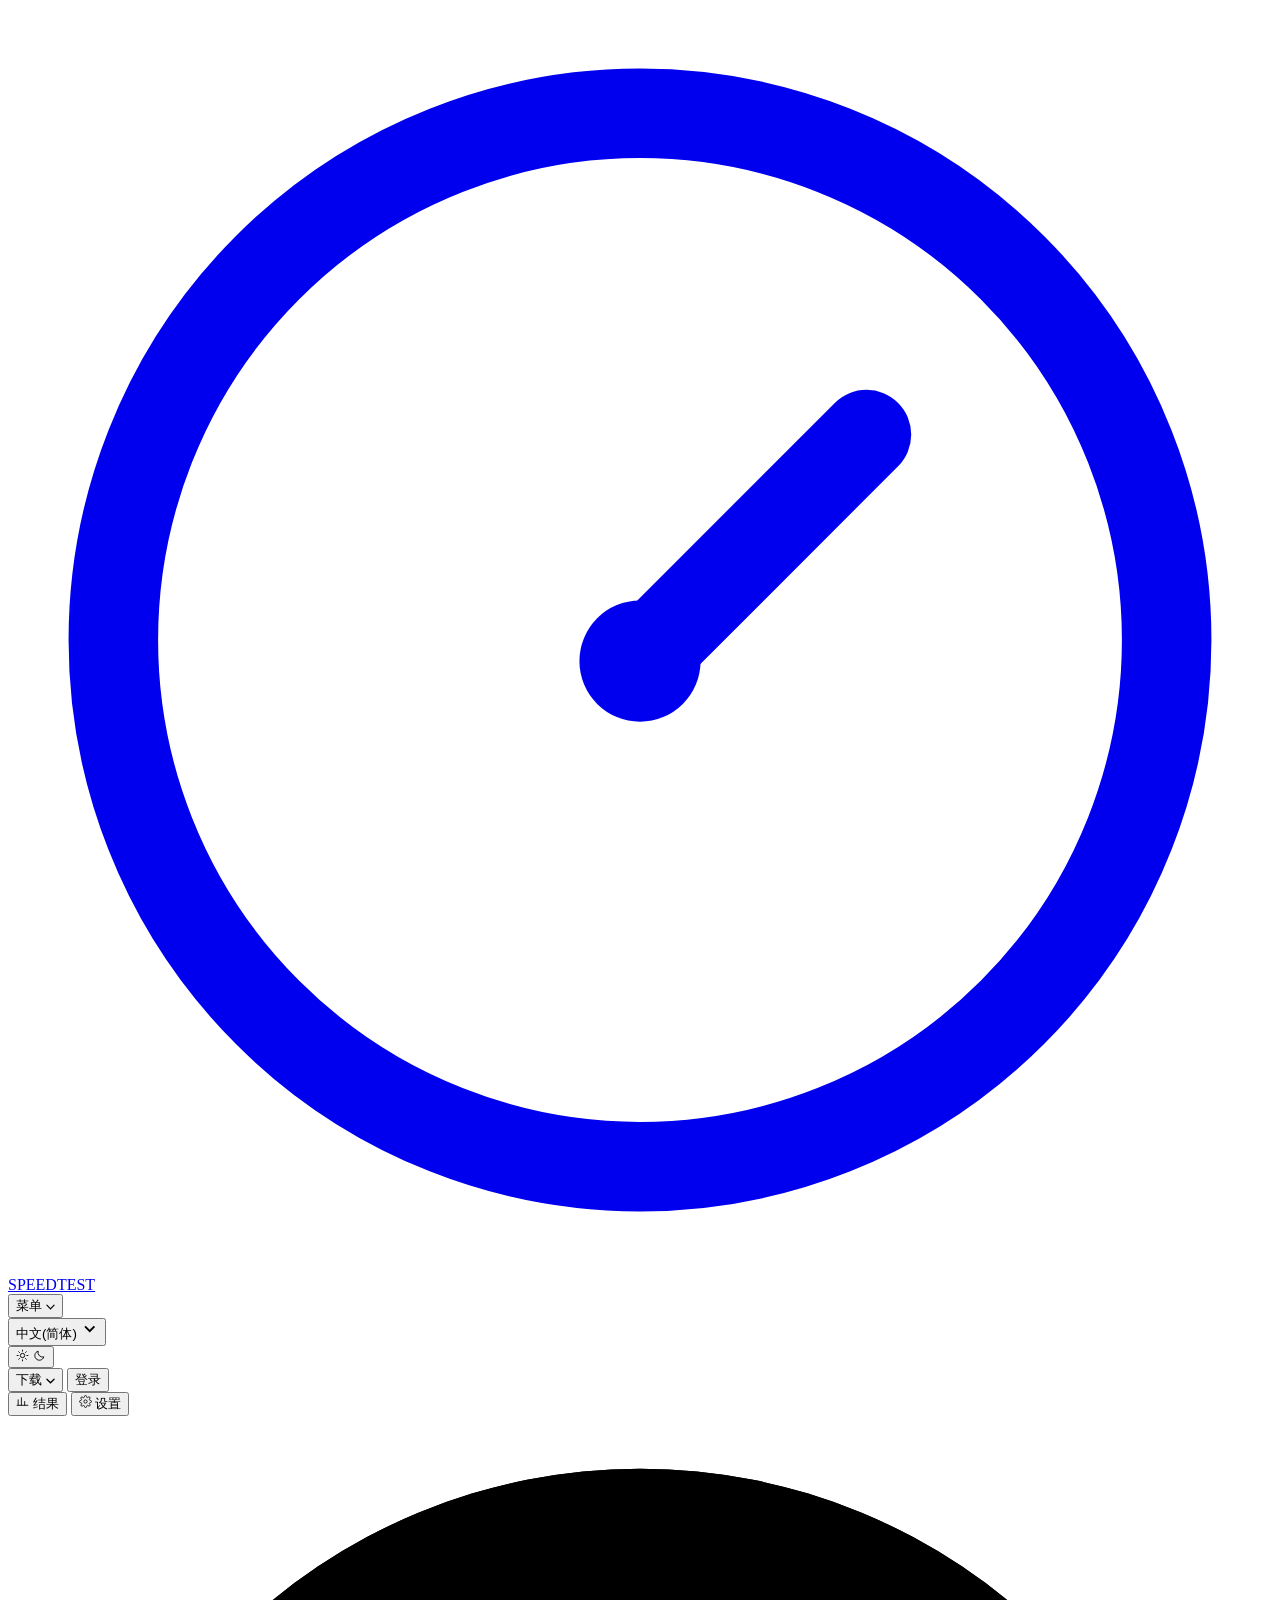
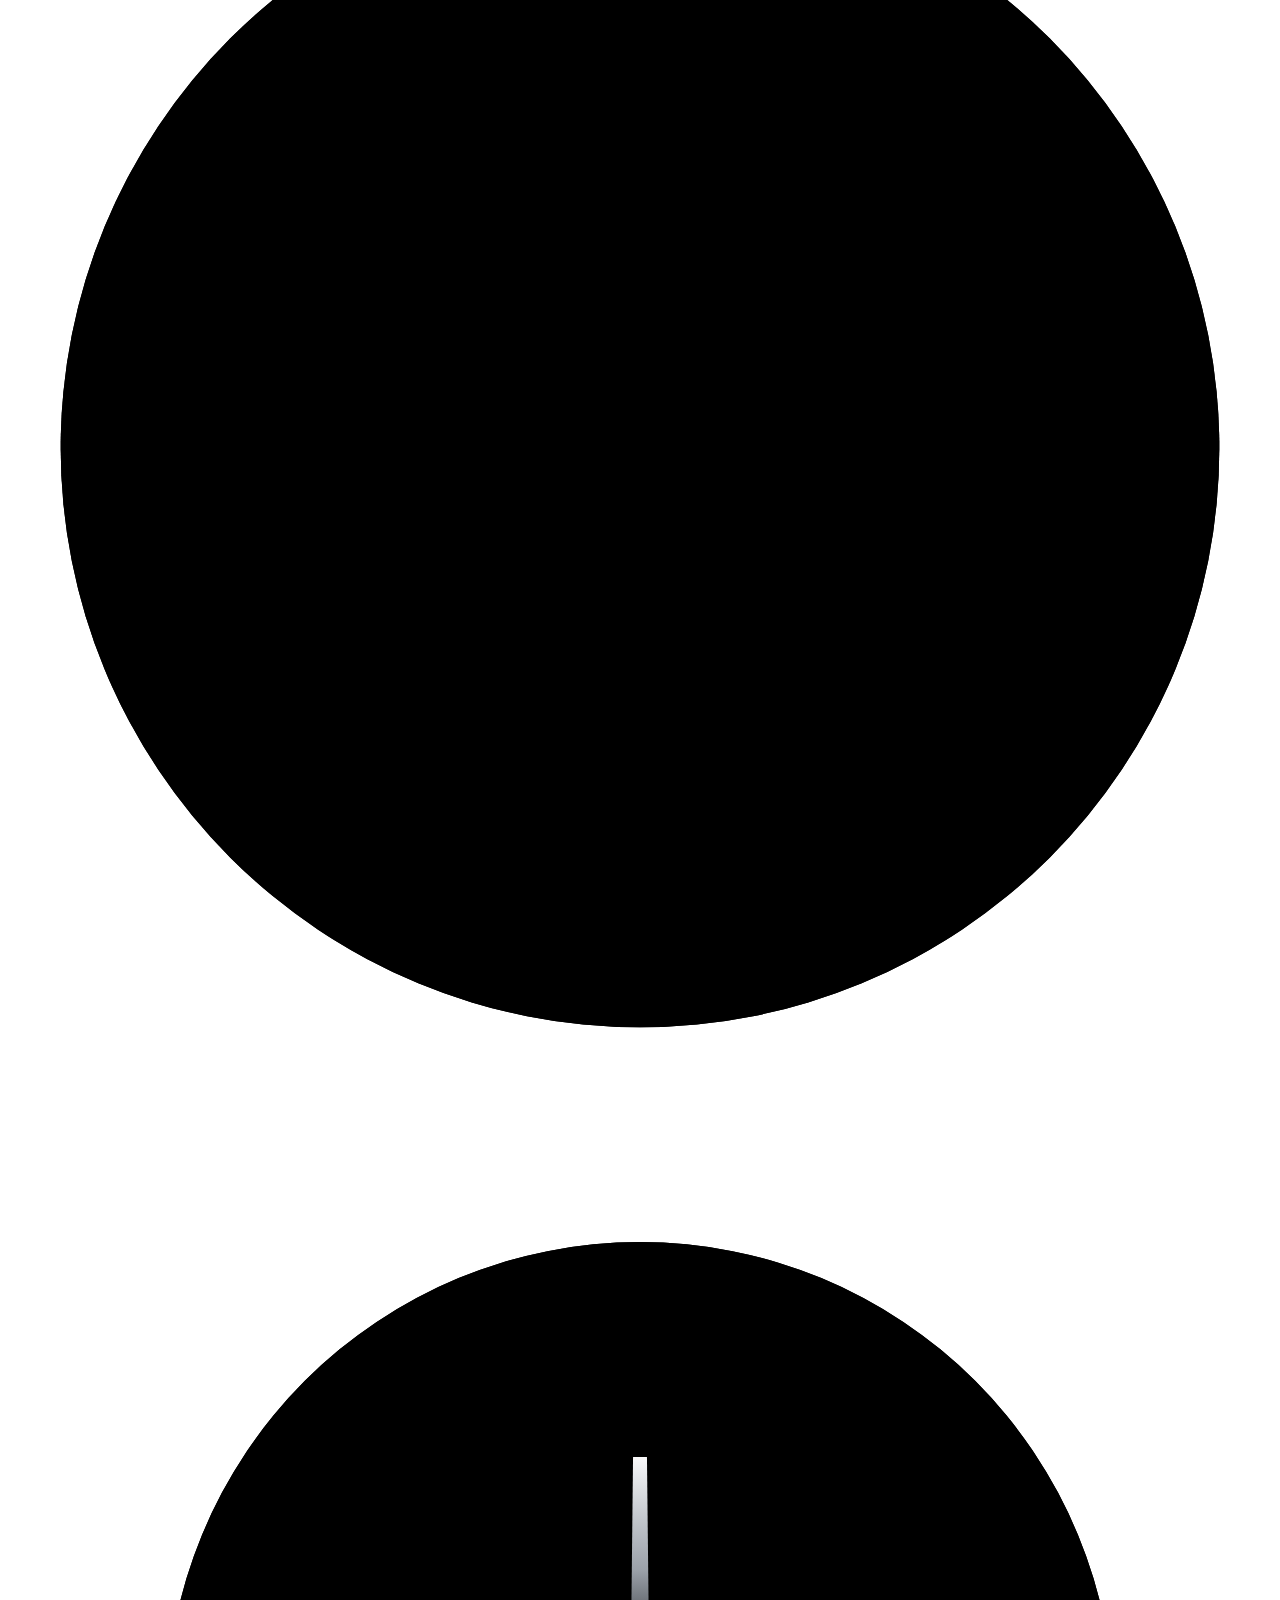
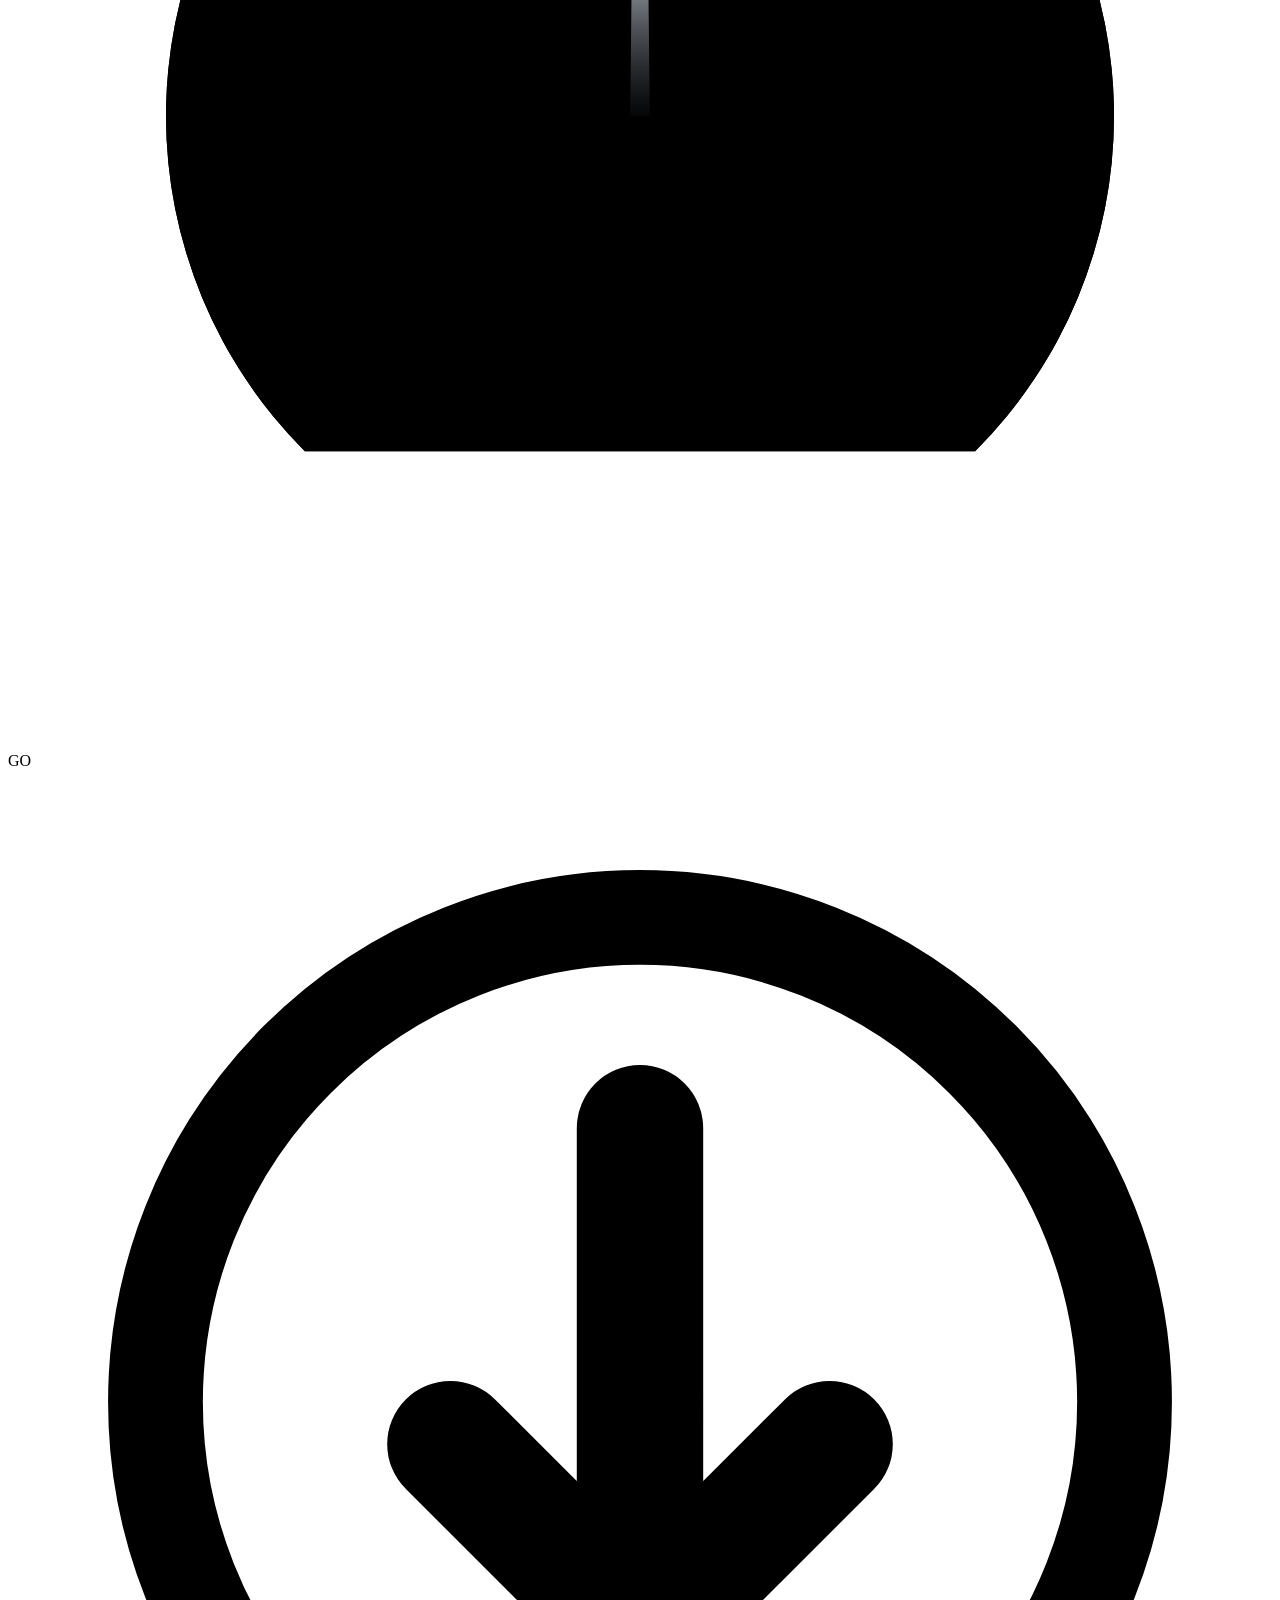
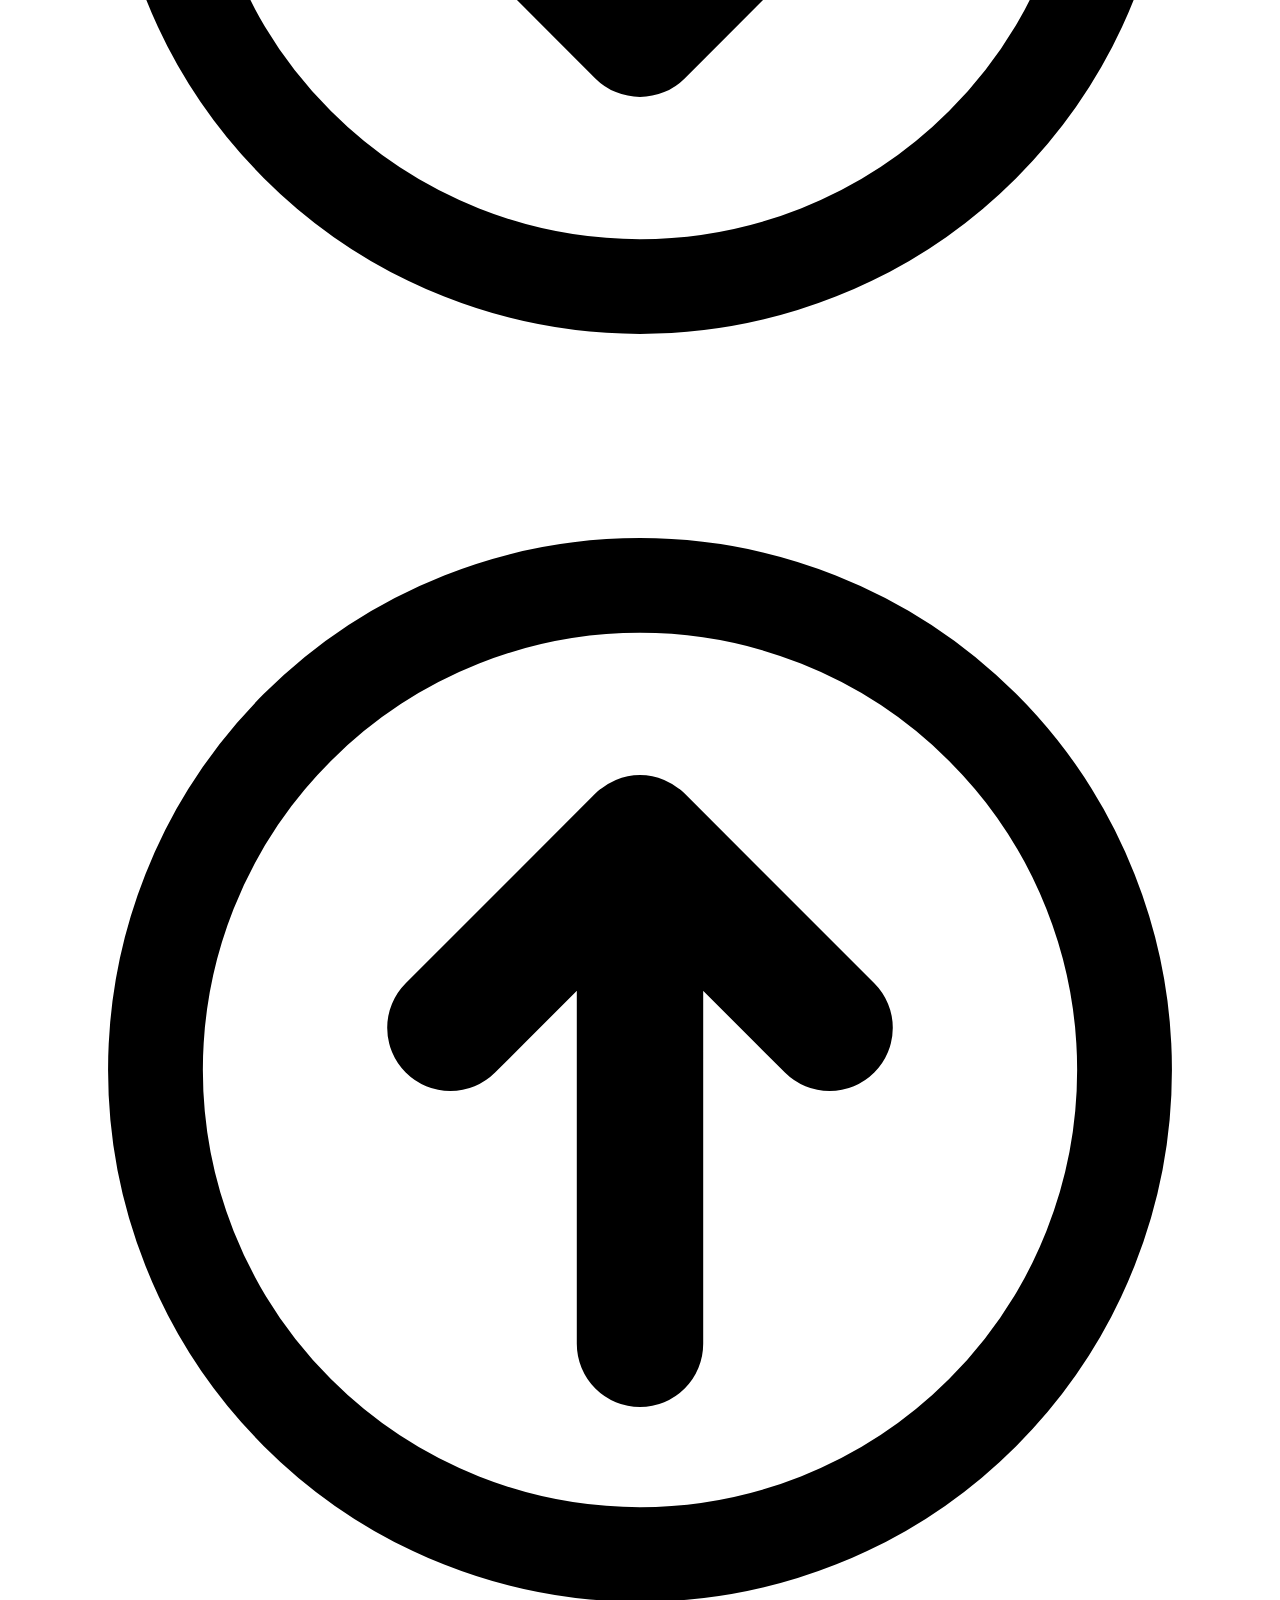
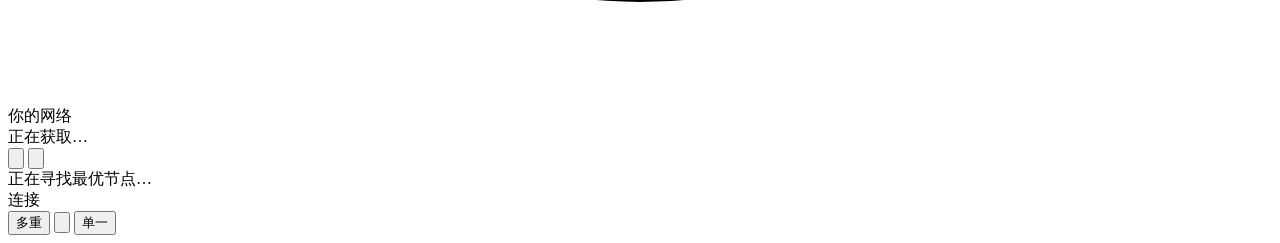
==== web/index.html @ 50a3b920 "feat: 前端对齐 speedtest.net 原版视觉 (v1.2.37) - 浅灰底 + 白色圆角卡片，测速中/结果态才显示卡片，初始 GO 无卡片 - 卡片底部青蓝渐变进度条，随测速阶段推进 " ====
<!DOCTYPE html>
<html lang="zh-CN" data-theme="light">
<head>
<meta charset="utf-8">
<meta name="viewport" content="width=device-width, initial-scale=1, viewport-fit=cover">
<meta name="theme-color" content="#f4f5f7">
<title>SpeedTest</title>
<link rel="icon" href="/favicon.svg" type="image/svg+xml">
<link rel="stylesheet" href="/style.css">
</head>
<body>

<header class="site-header">
  <div class="header-inner">
    <a class="logo" href="/">
      <svg class="logo-mark" viewBox="0 0 24 24" fill="none" aria-hidden="true">
        <circle cx="12" cy="12" r="10" stroke="currentColor" stroke-width="1.7"/>
        <path d="M7.2 15.3a6.4 6.4 0 1 1 9.6 0" stroke="var(--cyan)" stroke-width="1.7" stroke-linecap="round"/>
        <path d="M12 12.4 16.3 8.1" stroke="currentColor" stroke-width="1.7" stroke-linecap="round"/>
        <circle cx="12" cy="12.4" r="1.15" fill="currentColor"/>
      </svg>
      <span class="logo-text" id="siteName">SPEEDTEST</span>
    </a>

    <div class="menu-wrap">
      <button class="hbtn" id="menuBtn" type="button">
        <span data-i18n="menu">菜单</span>
        <svg viewBox="0 0 10 6" width="9" height="6" aria-hidden="true"><path d="M1 1l4 4 4-4" fill="none" stroke="currentColor" stroke-width="1.3" stroke-linecap="round"/></svg>
      </button>
      <div class="menu-panel" id="menuPanel" hidden>
        <button type="button" data-act="results" data-i18n="results">结果</button>
        <button type="button" data-act="settings" data-i18n="settings">设置</button>
        <!-- 摆设：后台入口只在隐藏路径上，首页不放任何真实链接 -->
        <button type="button" data-fake-admin data-i18n="admin">管理后台</button>
      </div>
    </div>

    <!-- 语言切换：文字 + 箭头，点击展开，与 speedtest.net 一致 -->
    <div class="lang-wrap">
      <button class="lang-btn" id="langBtn" type="button" aria-haspopup="true" aria-expanded="false" aria-label="Languages menu" data-i18n-aria="languagesMenu">
        <span id="langLabel">中文(简体)</span>
        <svg class="lang-caret" viewBox="0 0 19 19" width="17" height="17" fill="currentColor" aria-hidden="true">
          <path fill-rule="evenodd" d="m5.25 5.335 4.5 4.5 4.5-4.5 1.5 1.5-6 6-6-6z" clip-rule="evenodd"/>
        </svg>
      </button>
      <div class="lang-panel" id="langPanel" role="menu" hidden>
        <div class="lang-title" data-i18n="langTitle">语言</div>
        <button type="button" data-lang="zh" role="menuitem">中文(简体)</button>
        <button type="button" data-lang="en" role="menuitem">English</button>
      </div>
    </div>

    <button class="theme-btn" id="themeBtn" type="button" aria-label="切换主题" data-i18n-aria="toggleTheme">
      <svg class="i-sun" viewBox="0 0 24 24" width="13" height="13" fill="none" stroke="currentColor" stroke-width="1.7"><circle cx="12" cy="12" r="4"/><path d="M12 2v2M12 20v2M2 12h2M20 12h2M5 5l1.5 1.5M17.5 17.5L19 19M19 5l-1.5 1.5M6.5 17.5L5 19" stroke-linecap="round"/></svg>
      <svg class="i-moon" viewBox="0 0 24 24" width="13" height="13" fill="none" stroke="currentColor" stroke-width="1.7"><path d="M20 14.5A8.5 8.5 0 0 1 9.5 4a8.5 8.5 0 1 0 10.5 10.5z" stroke-linejoin="round"/></svg>
    </button>

    <div class="header-right">
      <!-- 外观与原版一致：Download 下拉 + Sign In；均为摆设，不暴露后台入口 -->
      <button class="pill-btn pill-download" type="button" data-fake-admin>
        <span data-i18n="downloadApp">下载</span>
        <svg viewBox="0 0 10 6" width="9" height="6" aria-hidden="true"><path d="M1 1l4 4 4-4" fill="none" stroke="currentColor" stroke-width="1.4" stroke-linecap="round"/></svg>
      </button>
      <button class="pill-btn" type="button" data-fake-admin data-i18n="signIn">登录</button>
    </div>
  </div>
</header>
<div class="rainbow"></div>

<main class="main">
  <div class="stage">
  <div class="stage-inner">

  <div class="toolbar">
    <button class="tiny-btn" id="resultsBtn" type="button">
      <svg viewBox="0 0 24 24" width="13" height="13" fill="none" stroke="currentColor" stroke-width="1.6"><path d="M4 19V9M10 19V5M16 19v-7M22 19H2" stroke-linecap="round"/></svg>
      <span data-i18n="results">结果</span>
    </button>
    <button class="tiny-btn" id="settingsBtn" type="button">
      <svg viewBox="0 0 24 24" width="13" height="13" fill="none" stroke="currentColor" stroke-width="1.6"><circle cx="12" cy="12" r="3"/><path d="M19.4 15a1.6 1.6 0 0 0 .3 1.8l.1.1a2 2 0 1 1-2.8 2.8l-.1-.1a1.6 1.6 0 0 0-1.8-.3 1.6 1.6 0 0 0-1 1.5V21a2 2 0 1 1-4 0v-.1a1.6 1.6 0 0 0-1-1.5 1.6 1.6 0 0 0-1.8.3l-.1.1a2 2 0 1 1-2.8-2.8l.1-.1a1.6 1.6 0 0 0 .3-1.8 1.6 1.6 0 0 0-1.5-1H3a2 2 0 1 1 0-4h.1a1.6 1.6 0 0 0 1.5-1 1.6 1.6 0 0 0-.3-1.8l-.1-.1a2 2 0 1 1 2.8-2.8l.1.1a1.6 1.6 0 0 0 1.8.3H9a1.6 1.6 0 0 0 1-1.5V3a2 2 0 1 1 4 0v.1a1.6 1.6 0 0 0 1 1.5 1.6 1.6 0 0 0 1.8-.3l.1-.1a2 2 0 1 1 2.8 2.8l-.1.1a1.6 1.6 0 0 0-.3 1.8V9a1.6 1.6 0 0 0 1.5 1H21a2 2 0 1 1 0 4h-.1a1.6 1.6 0 0 0-1.5 1z"/></svg>
      <span data-i18n="settings">设置</span>
    </button>
  </div>

  <div class="speed-card" id="speedCard">

  <!-- 测速中的下载 / 上传（图标与原版一致：青绿圆圈下箭头 / 紫色圆圈上箭头） -->
  <div class="metric-top" id="metricTop" hidden>
    <div class="mt-item">
      <div class="mt-label">
        <svg class="mico dl" viewBox="0 0 24 24" width="16" height="16" fill="none" stroke="currentColor" stroke-linecap="round" stroke-linejoin="round" aria-hidden="true">
          <circle cx="12" cy="12" r="9.4" stroke-width="1.5"/>
          <path d="M12 7.4v8.9M8.8 13 12 16.2 15.2 13" stroke-width="2.1"/>
        </svg>
        <span data-i18n="download">下载</span> <span class="mt-unit">Mbps</span>
      </div>
      <div class="mt-num" id="mtDown">--</div>
    </div>
    <div class="mt-item" id="mtUpItem">
      <div class="mt-label">
        <svg class="mico ul" viewBox="0 0 24 24" width="16" height="16" fill="none" stroke="currentColor" stroke-linecap="round" stroke-linejoin="round" aria-hidden="true">
          <circle cx="12" cy="12" r="9.4" stroke-width="1.5"/>
          <path d="M12 16.6V7.7M8.8 11 12 7.8 15.2 11" stroke-width="2.1"/>
        </svg>
        <span data-i18n="upload">上传</span> <span class="mt-unit">Mbps</span>
      </div>
      <div class="mt-num" id="mtUp">--</div>
    </div>
  </div>

  <div class="ping-row" id="pingRow" hidden>
    <span class="ping-cap">Ping <span>ms</span></span>
    <span class="ping-val" data-i18n-title="pingTip" title="延迟">
      <svg class="pico gold" viewBox="0 0 24 24" width="17" height="17" fill="none" stroke="currentColor" stroke-linecap="round" stroke-linejoin="round" aria-hidden="true">
        <circle cx="12" cy="12" r="9.3" stroke-width="1.6"/>
        <path d="M16.5 9.3H8.5l2.1-2.1M7.5 14.7h8l-2.1 2.1" stroke-width="1.9"/>
      </svg>
      <b id="pgPing">--</b>
    </span>
    <span class="ping-val" data-i18n-title="jitterTip" title="抖动">
      <svg class="pico teal" viewBox="0 0 24 24" width="17" height="17" fill="none" stroke="currentColor" stroke-linecap="round" stroke-linejoin="round" aria-hidden="true">
        <circle cx="12" cy="12" r="9.3" stroke-width="1.6"/>
        <path d="M12 7.3v9.1M8.8 13.2 12 16.4l3.2-3.2" stroke-width="2"/>
      </svg>
      <b id="pgJitter">--</b>
    </span>
    <span class="ping-val" data-i18n-title="lossTip" title="丢包">
      <svg class="pico violet" viewBox="0 0 24 24" width="17" height="17" fill="none" stroke="currentColor" stroke-linecap="round" stroke-linejoin="round" aria-hidden="true">
        <circle cx="12" cy="12" r="9.3" stroke-width="1.6"/>
        <path d="M12 16.7V7.6M8.8 10.8 12 7.6l3.2 3.2" stroke-width="2"/>
      </svg>
      <b id="pgLoss">--</b>
    </span>
  </div>

  <!-- 体验指标：浏览网页 / 游戏 / 视频 / 通话，图标与原版一致 -->
  <div class="exp-row" id="expRow" hidden>
    <div class="exp" data-exp="web" data-i18n-title="expWeb">
      <svg viewBox="0 0 24 24" fill="none" stroke="currentColor" stroke-width="1.15" stroke-linejoin="round" stroke-linecap="round">
        <rect x="2.4" y="4.9" width="19.2" height="14.2" rx="1.5"/>
        <circle cx="5.5" cy="7.9" r=".72" fill="currentColor" stroke="none"/>
        <circle cx="7.9" cy="7.9" r=".72" fill="currentColor" stroke="none"/>
        <circle cx="10.3" cy="7.9" r=".72" fill="currentColor" stroke="none"/>
        <path d="M5.2 10.6h13.6"/>
        <rect x="5.1" y="13.3" width="3.5" height="3.3" fill="currentColor" stroke="none"/>
        <path d="M11.3 12.1 18 15l-2.8.9-.9 2.8z" fill="currentColor" stroke="currentColor" stroke-width=".7"/>
      </svg>
      <div class="exp-dots"></div>
    </div>
    <div class="exp" data-exp="game" data-i18n-title="expGame">
      <svg viewBox="0 0 24 24" fill="none" stroke="currentColor" stroke-width="1.15" stroke-linejoin="round" stroke-linecap="round">
        <path d="M8.1 5.3h7.8c2.9 0 5.2 2.7 5.2 6.2 0 3.2-1.3 6-3.2 6-1.5 0-2.6-1.3-3.8-3H10c-1.2 1.7-2.3 3-3.8 3-1.9 0-3.2-2.8-3.2-6 0-3.5 2.3-6.2 5.1-6.2z"/>
        <path d="M7.6 10.2v3.2M6 11.8h3.2" stroke-width="2.4"/>
        <circle cx="16.3" cy="10.4" r=".72" fill="currentColor" stroke="none"/>
        <circle cx="18.1" cy="12" r=".72" fill="currentColor" stroke="none"/>
        <circle cx="16.3" cy="13.6" r=".72" fill="currentColor" stroke="none"/>
        <circle cx="14.5" cy="12" r=".72" fill="currentColor" stroke="none"/>
      </svg>
      <div class="exp-dots"></div>
    </div>
    <div class="exp" data-exp="video" data-i18n-title="expVideo">
      <svg viewBox="0 0 24 24" fill="none" stroke="currentColor" stroke-width="1.15" stroke-linejoin="round" stroke-linecap="round">
        <rect x="2.4" y="4.9" width="19.2" height="14.2" rx="1.5"/>
        <path d="M9.9 9.1 14.6 12l-4.7 2.9z" fill="currentColor" stroke="currentColor" stroke-width=".6"/>
        <path d="M6.3 15.8h10.4"/>
        <circle cx="5" cy="15.8" r=".75" fill="currentColor" stroke="none"/>
      </svg>
      <div class="exp-dots"></div>
    </div>
    <div class="exp" data-exp="call" data-i18n-title="expCall">
      <svg viewBox="0 0 24 24" fill="none" stroke="currentColor" stroke-width="1.15" stroke-linejoin="round" stroke-linecap="round">
        <rect x="2.4" y="5.1" width="19.2" height="13.8" rx="1.5"/>
        <circle cx="10.6" cy="10.5" r="2.9" fill="currentColor" stroke="none"/>
        <path d="M5.8 16.4c0-2.2 2.1-3.6 4.8-3.6s4.8 1.4 4.8 3.6z" fill="currentColor" stroke="none"/>
        <g opacity=".45">
          <rect x="15.5" y="6.6" width="5" height="4" rx=".4" fill="currentColor" stroke="none"/>
          <circle cx="18" cy="7.9" r=".72" fill="var(--bg)" stroke="none"/>
          <path d="M16.8 9.7c0-.6.5-1 1.2-1s1.2.4 1.2 1z" fill="var(--bg)" stroke="none"/>
        </g>
      </svg>
      <div class="exp-dots"></div>
    </div>
  </div>

  <div class="dial" id="dial" data-mode="multi" role="button" tabindex="0" aria-label="开始测速" data-i18n-aria="startTest">
    <svg class="dial-svg" viewBox="0 0 240 240" aria-hidden="true">
      <defs>
        <linearGradient id="ringGrad" gradientUnits="userSpaceOnUse" x1="12" y1="10" x2="230" y2="228">
          <stop offset="0%" stop-color="#2de5d1"/>
          <stop offset="100%" stop-color="#1fa4e9"/>
        </linearGradient>
      </defs>
      <circle class="dial-track" cx="120" cy="120" r="110"/>
      <circle class="dial-arc" id="arc" cx="120" cy="120" r="110" transform="rotate(-90 120 120)"/>
    </svg>

    <svg class="gauge-svg" viewBox="0 0 400 400" aria-hidden="true">
      <defs>
        <linearGradient id="gaugeGrad" gradientUnits="userSpaceOnUse" x1="94" y1="306" x2="306" y2="94">
          <stop offset="0%" stop-color="#1f5cff"/>
          <stop offset="42%" stop-color="#2b9fe0"/>
          <stop offset="100%" stop-color="#7cf6ff"/>
        </linearGradient>
        <linearGradient id="needleGrad" gradientUnits="userSpaceOnUse" x1="200" y1="200" x2="200" y2="116">
          <stop offset="0%" stop-color="#6f7885" stop-opacity="0.05"/>
          <stop offset="55%" stop-color="#cfd7e2" stop-opacity="0.75"/>
          <stop offset="100%" stop-color="#ffffff" stop-opacity="1"/>
        </linearGradient>
      </defs>
      <path class="gauge-track" d="M93.93 306.07 A150 150 0 1 1 306.07 306.07"/>
      <path class="gauge-arc" id="gaugeArc" d="M93.93 306.07 A150 150 0 1 1 306.07 306.07"/>
      <g class="gauge-ticks" id="gaugeTicks"></g>
      <g class="gauge-needle" id="gaugeNeedle">
        <polygon points="196.9,200 203.1,200 202.2,118 197.8,118" fill="url(#needleGrad)"/>
      </g>
    </svg>

    <div class="dial-center">
      <div class="dial-phase" id="phaseLabel"></div>
      <div class="dial-value" id="dialValue">GO</div>
      <div class="dial-unit">
        <svg class="du-ico du-dl" viewBox="0 0 24 24" fill="none" stroke="currentColor" stroke-linecap="round" stroke-linejoin="round" aria-hidden="true">
          <circle cx="12" cy="12" r="9.2" stroke-width="1.8"/>
          <path d="M12 6.8v9.4M8.4 12.8 12 16.4l3.6-3.6" stroke-width="2.4"/>
        </svg>
        <svg class="du-ico du-ul" viewBox="0 0 24 24" fill="none" stroke="currentColor" stroke-linecap="round" stroke-linejoin="round" aria-hidden="true">
          <circle cx="12" cy="12" r="9.2" stroke-width="1.8"/>
          <path d="M12 17.2V7.8M8.4 11.2 12 7.6l3.6 3.6" stroke-width="2.4"/>
        </svg>
        <span id="dialUnit"></span>
      </div>
    </div>
  </div>

  <div class="result-bar" id="resultBar" hidden>
    <span class="rb-label" data-i18n="resultId">结果 ID</span>
    <b class="rb-id" id="resultId">--</b>
    <button class="rb-btn" id="copyResult" type="button" data-i18n="copyLink">复制链接</button>
    <a class="rb-btn" id="openResult" href="/" data-i18n="viewReport">查看报告</a>
  </div>

  <!-- 访客网络 · 功能区 · 测速节点，中间两颗圆形按钮与 speedtest.net 一致 -->
  <div class="conn-row">
    <div class="conn-side conn-client">
      <div class="cb-title"><span id="ispName" data-i18n="yourNetwork">你的网络</span><span class="asn-tag" id="asnTag" hidden></span></div>
      <div class="cb-sub" id="ipText" data-i18n="detecting">正在获取…</div>
    </div>

    <div class="conn-icons">
      <button class="ico" id="clientIco" type="button" aria-label="你的网络" data-i18n-aria="yourNetwork">
        <svg viewBox="0 0 24 24" fill="none" stroke="currentColor" stroke-width="1.4" stroke-linecap="round">
          <circle cx="12" cy="8.1" r="3.5"/>
          <path d="M5.5 19.6c0-3.3 2.9-5.6 6.5-5.6s6.5 2.3 6.5 5.6"/>
        </svg>
      </button>
      <button class="ico" id="serverItem" type="button" aria-label="选择测速节点" data-i18n-aria="selectServer">
        <svg viewBox="0 0 24 24" fill="none" stroke="currentColor" stroke-width="1.3" stroke-linejoin="round" stroke-linecap="round">
          <rect x="8.1" y="6.3" width="7.8" height="5.6" rx="1.1"/>
          <path d="M10 9.1h4"/>
          <rect x="3.4" y="12.1" width="7.8" height="5.6" rx="1.1"/>
          <path d="M5.3 14.9h4"/>
          <rect x="12.8" y="12.1" width="7.8" height="5.6" rx="1.1"/>
          <path d="M14.7 14.9h4"/>
        </svg>
      </button>
    </div>

    <div class="conn-side conn-server">
      <div class="cb-title" id="serverName" data-i18n="finding">正在寻找最优节点…</div>
      <div class="cb-sub" id="serverLoc"></div>
      <button class="conn-change" id="moreBtn" type="button" data-i18n="change" hidden>更换</button>
    </div>
  </div>

  <div class="card-progress" id="cardProgress" aria-hidden="true"><i id="cardProgressFill"></i></div>

  </div><!-- /speed-card -->

  <!-- 设置面板：点顶部的「设置」展开，选项与 speedtest.net 的 SETTINGS 一致 -->
  <div class="settings-panel" id="settingsPanel" hidden>
    <div class="sp-grid">
      <section class="sp-col">
        <h3 class="sp-head" data-i18n="globalSettings">全局设置</h3>
        <div class="sp-row">
          <span class="sp-key" data-i18n="spTime">时间</span>
          <div class="sp-opts" data-pref="time">
            <button class="sp-opt" type="button" data-val="12" data-i18n="sp12">12 小时</button>
            <button class="sp-opt" type="button" data-val="24" data-i18n="sp24">24 小时</button>
          </div>
        </div>
        <div class="sp-row">
          <span class="sp-key" data-i18n="spDate">日期</span>
          <select class="sp-select" id="spDateFmt" data-pref="date" aria-label="日期格式">
            <option value="ymd">YYYY/MM/DD</option>
            <option value="mdy">MM/DD/YYYY</option>
            <option value="dmy">DD/MM/YYYY</option>
          </select>
        </div>
        <div class="sp-row">
          <span class="sp-key" data-i18n="spDistance">距离</span>
          <div class="sp-opts" data-pref="dist">
            <button class="sp-opt" type="button" data-val="mi" data-i18n="spMiles">英里</button>
            <button class="sp-opt" type="button" data-val="km" data-i18n="spKm">公里</button>
          </div>
        </div>
        <div class="sp-row">
          <span class="sp-key" data-i18n="spSpeed">速度</span>
          <div class="sp-opts" data-pref="speed">
            <button class="sp-opt" type="button" data-val="mbps">Mbps</button>
            <button class="sp-opt" type="button" data-val="kbps">Kbps</button>
          </div>
        </div>
        <!-- 示例行：四个选项的效果立刻可见，不用等测速 -->
        <div class="sp-preview" id="spPreview"></div>
      </section>

      <section class="sp-col">
        <h3 class="sp-head" data-i18n="currentConnection">当前连接</h3>
        <div class="sp-line sp-name" id="spIsp" data-i18n="yourNetwork">你的网络</div>
        <div class="sp-line sp-ip" id="spIp">--</div>
        <div class="sp-line" id="spLoc">--</div>
        <div class="sp-line" id="spGeo">--</div>
      </section>

      <section class="sp-col">
        <h3 class="sp-head" data-i18n="testNode">测速节点</h3>
        <div class="sp-line sp-name" id="spNode" data-i18n="finding">正在寻找最优节点…</div>
        <div class="sp-line" id="spNodeLoc"></div>
        <div class="sp-line" id="spNodeProto"></div>
        <button class="sp-btn" id="spChangeNode" type="button" data-i18n="selectServer">选择测速节点</button>
      </section>
    </div>
  </div>

  <!-- 协议：IPv4 / IPv6（后台配了 IPv6 节点才会出现） -->
  <div class="mode-block proto-block" id="protoBlock" hidden>
    <div class="mode-label" data-i18n="protocol">协议</div>
    <div class="mode-row proto-row">
      <button class="proto-opt active" data-family="v4" type="button">IPv4</button>
      <button class="proto-opt" data-family="v6" type="button">IPv6</button>
    </div>
  </div>

  <div class="mode-block">
    <div class="mode-label" data-i18n="connections">连接</div>
    <div class="mode-row">
      <button class="mode-opt active" data-mode="multi" type="button" data-i18n="multi">多重</button>
      <button class="conn-toggle" id="modeToggle" type="button" aria-label="切换连接方式" data-i18n-aria="toggleConnections">
        <svg viewBox="0 0 24 24" fill="none" stroke="currentColor" stroke-width="1.5" stroke-linecap="round" stroke-linejoin="round">
          <path d="M6.6 4h7.4" stroke-dasharray="2 1.8"/>
          <path d="M13.9 1.9l2.8 2.1-2.8 2.1"/>
          <path d="M6.6 12h7.4" stroke-dasharray="2 1.8"/>
          <path d="M13.9 9.9l2.8 2.1-2.8 2.1"/>
          <path d="M6.6 20h7.4" stroke-dasharray="2 1.8"/>
          <path d="M13.9 17.9l2.8 2.1-2.8 2.1"/>
        </svg>
      </button>
      <button class="mode-opt" data-mode="single" type="button" data-i18n="single">单一</button>
    </div>
  </div>
  </div>
  </div>
</main>

<footer class="site-foot" id="footNote"></footer>

<!-- 节点 / 设置弹窗 -->
<div class="modal" id="serverModal" hidden>
  <div class="modal-panel" role="dialog" aria-modal="true">
    <div class="modal-head">
      <div class="modal-title" data-i18n="selectServer">选择测速节点</div>
      <button class="icon-btn" id="closeModal" type="button" aria-label="关闭" data-i18n-aria="close">✕</button>
    </div>
    <div class="node-list" id="nodeList"></div>
  </div>
</div>

<!-- 本机测速历史：点「结果」打开，记录存在这台浏览器里 -->
<div class="modal" id="historyModal" hidden>
  <div class="modal-panel hist-panel" role="dialog" aria-modal="true">
    <div class="modal-head">
      <div class="modal-title" data-i18n="histTitle">测速历史</div>
      <button class="icon-btn" id="histClose" type="button" aria-label="关闭" data-i18n-aria="close">✕</button>
    </div>
    <div class="hist-list" id="histList"></div>
    <div class="hist-foot">
      <span class="hist-count" id="histCount"></span>
      <button class="tiny-btn" id="histClear" type="button" data-i18n="histClear">清空历史</button>
    </div>
  </div>
</div>

<div class="toast" id="toast"></div>

<script src="/routes.js"></script>
<script src="/prefs.js"></script>
<script src="/i18n.js"></script>
<script src="/app.js"></script>
</body>
</html>
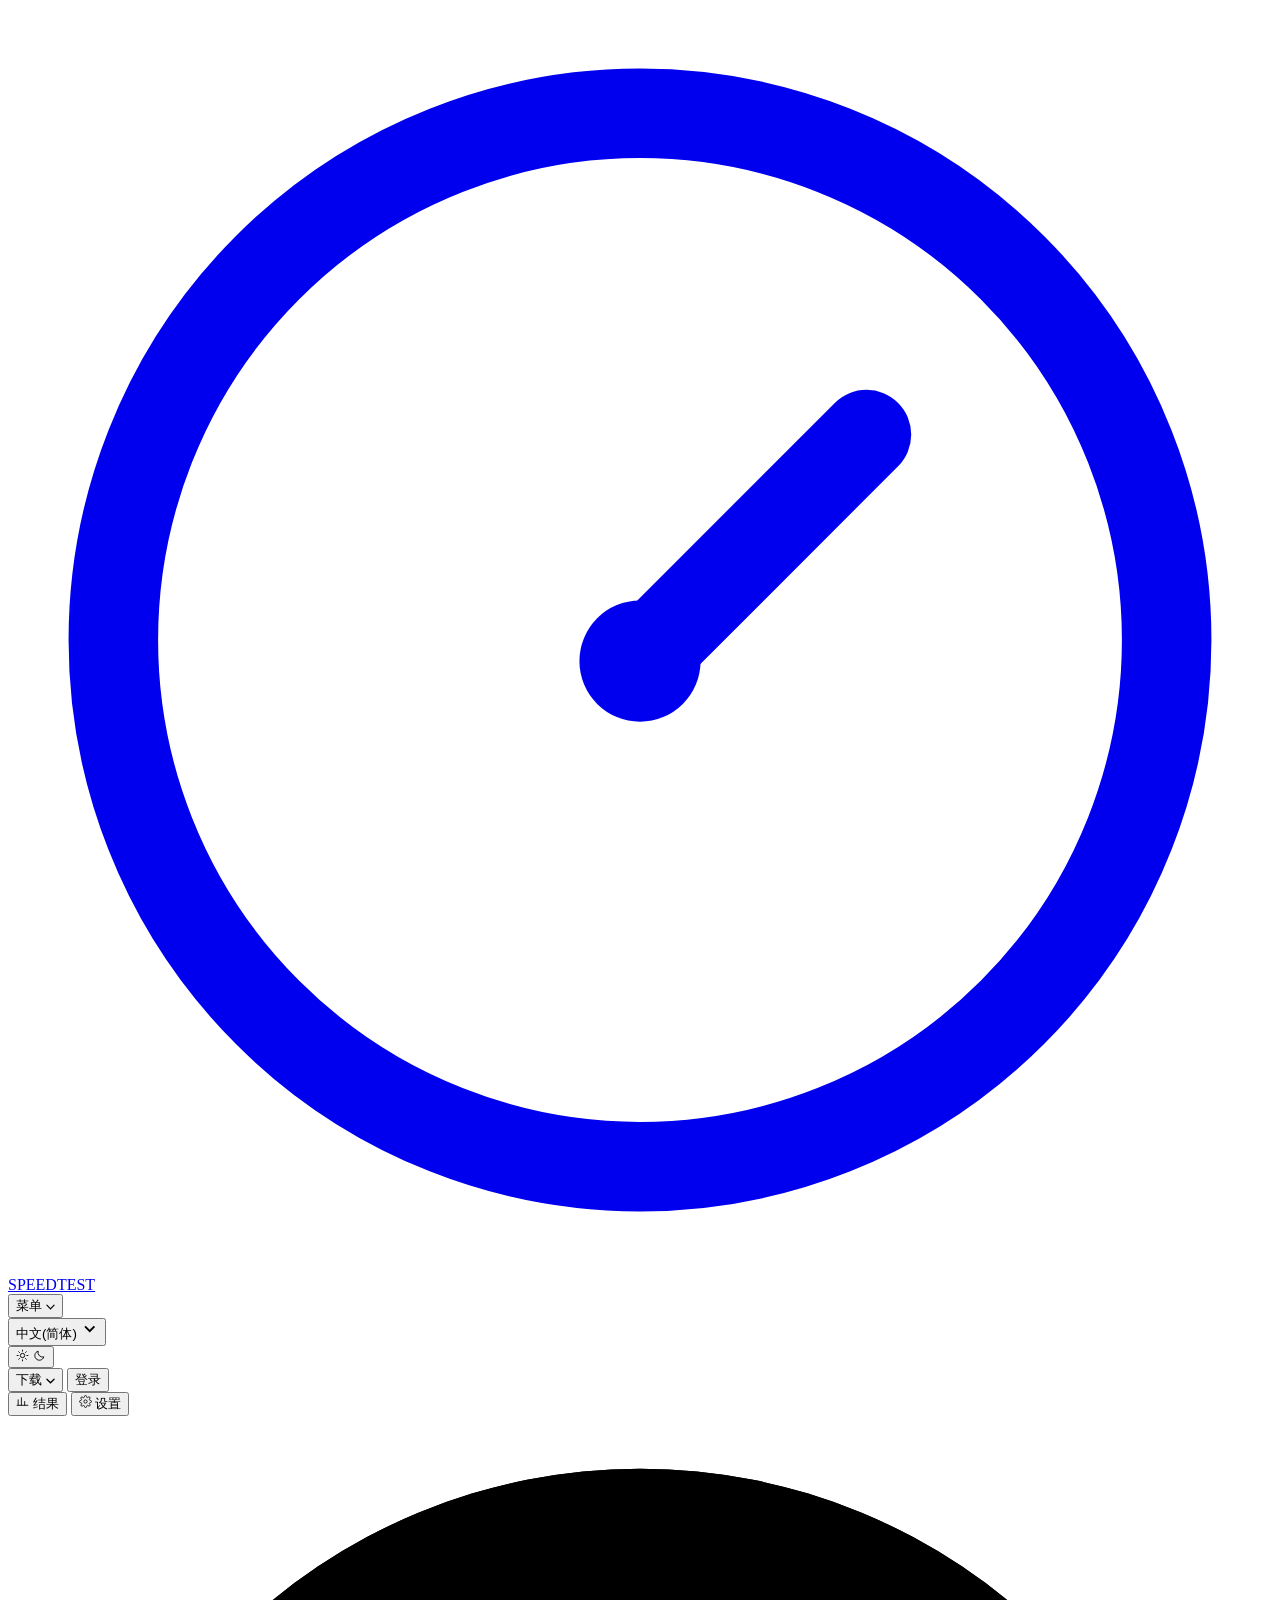
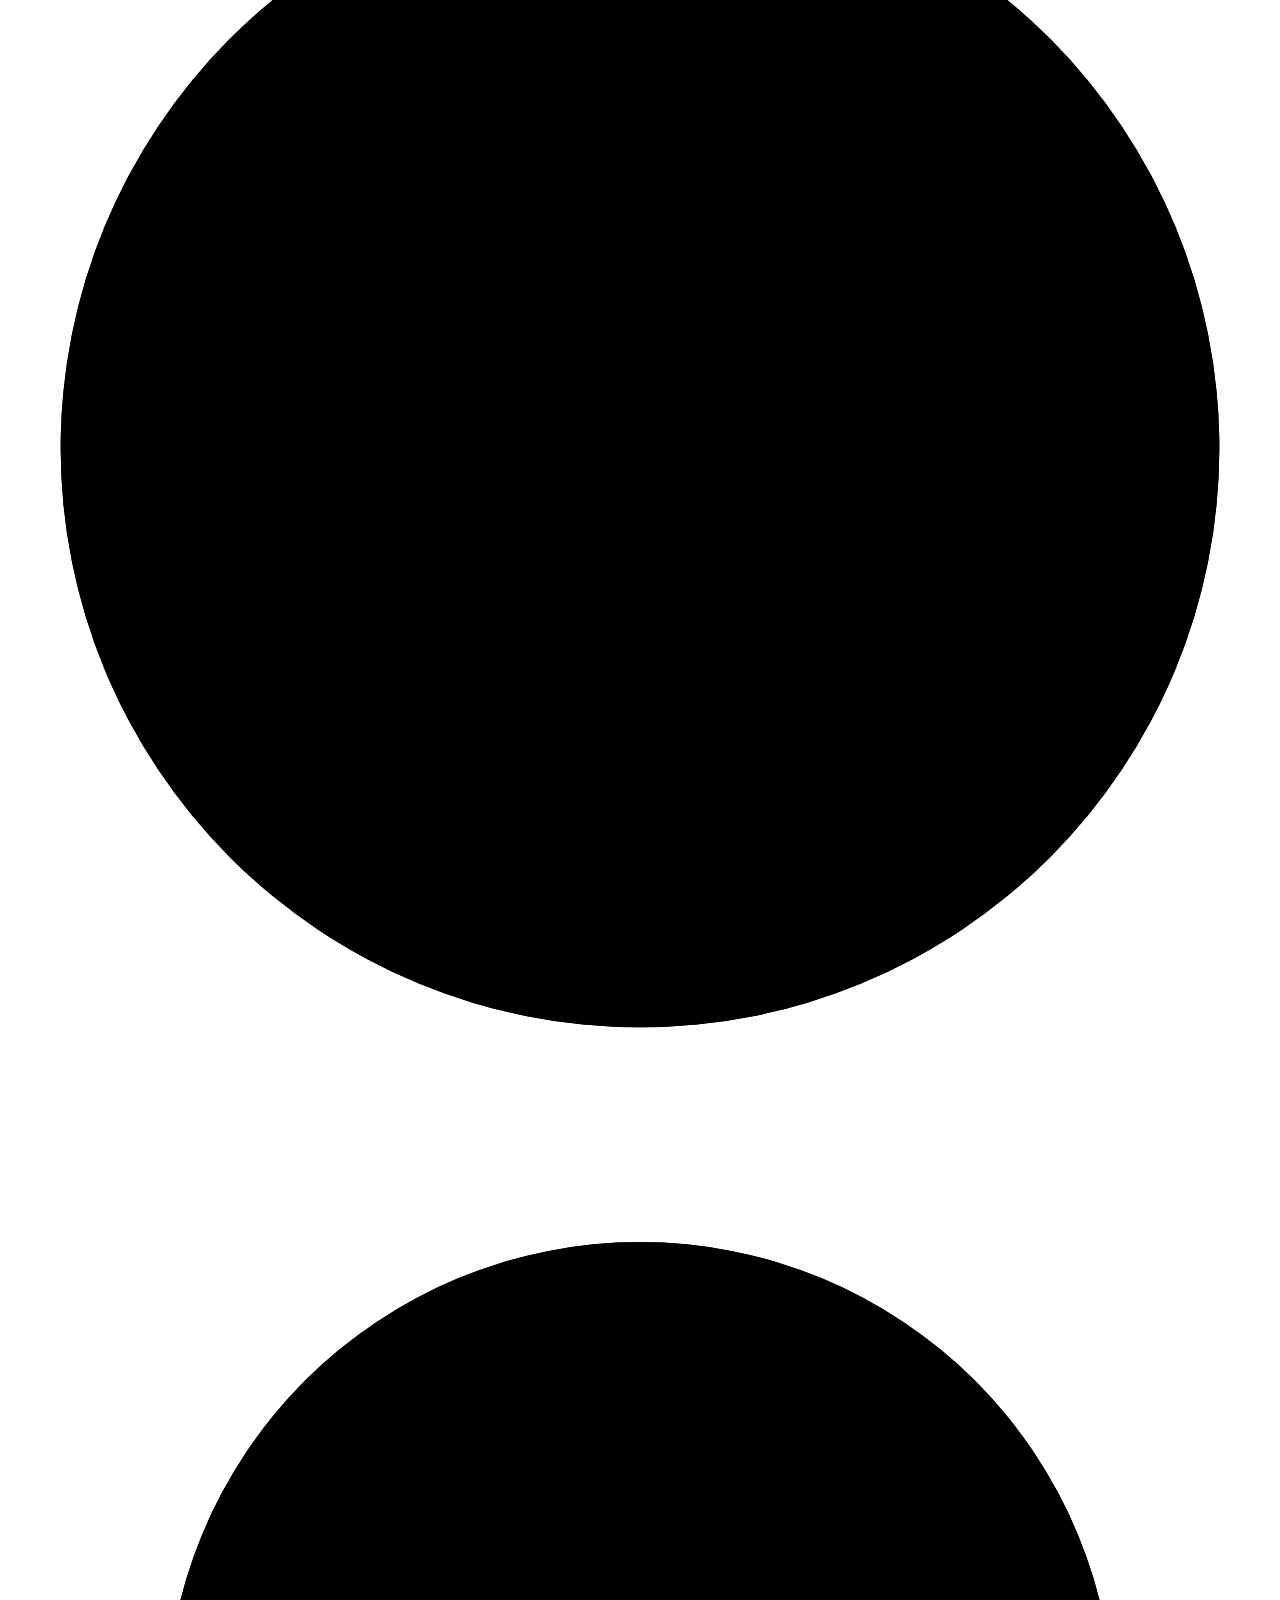
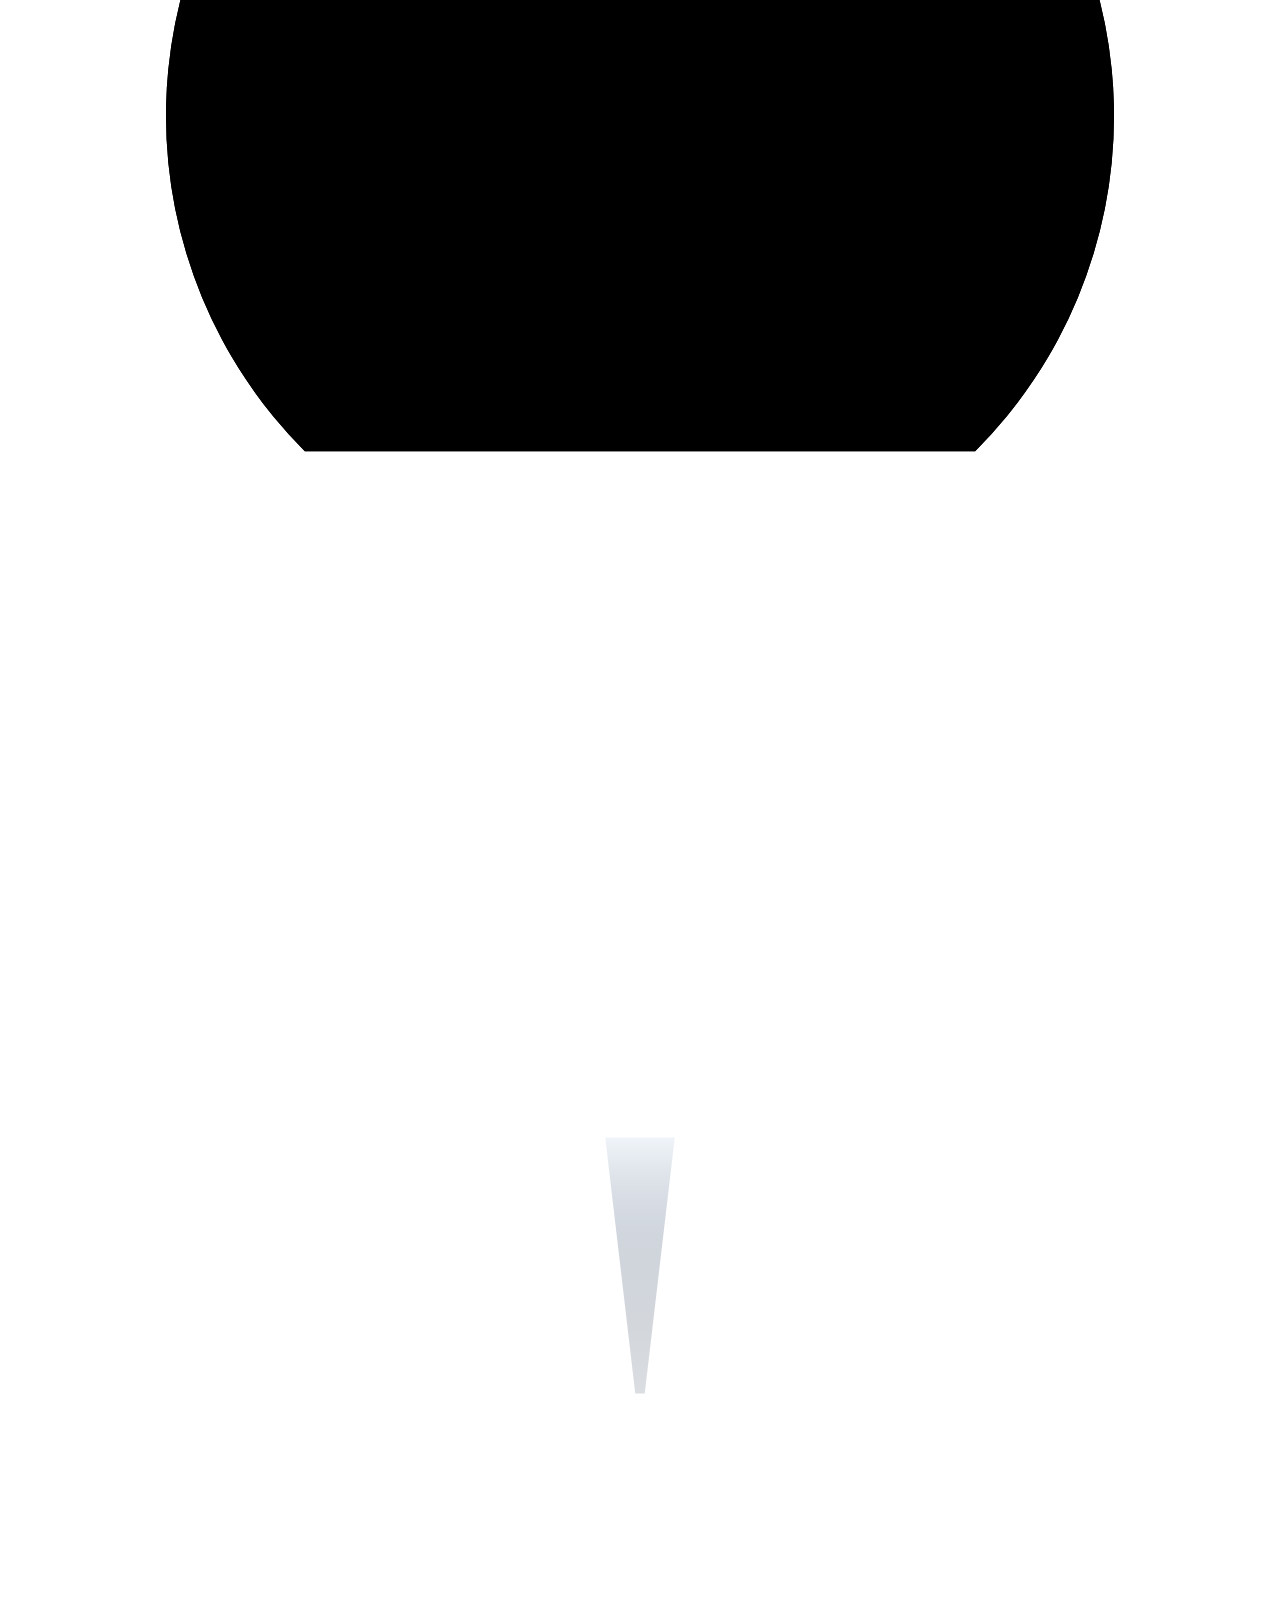
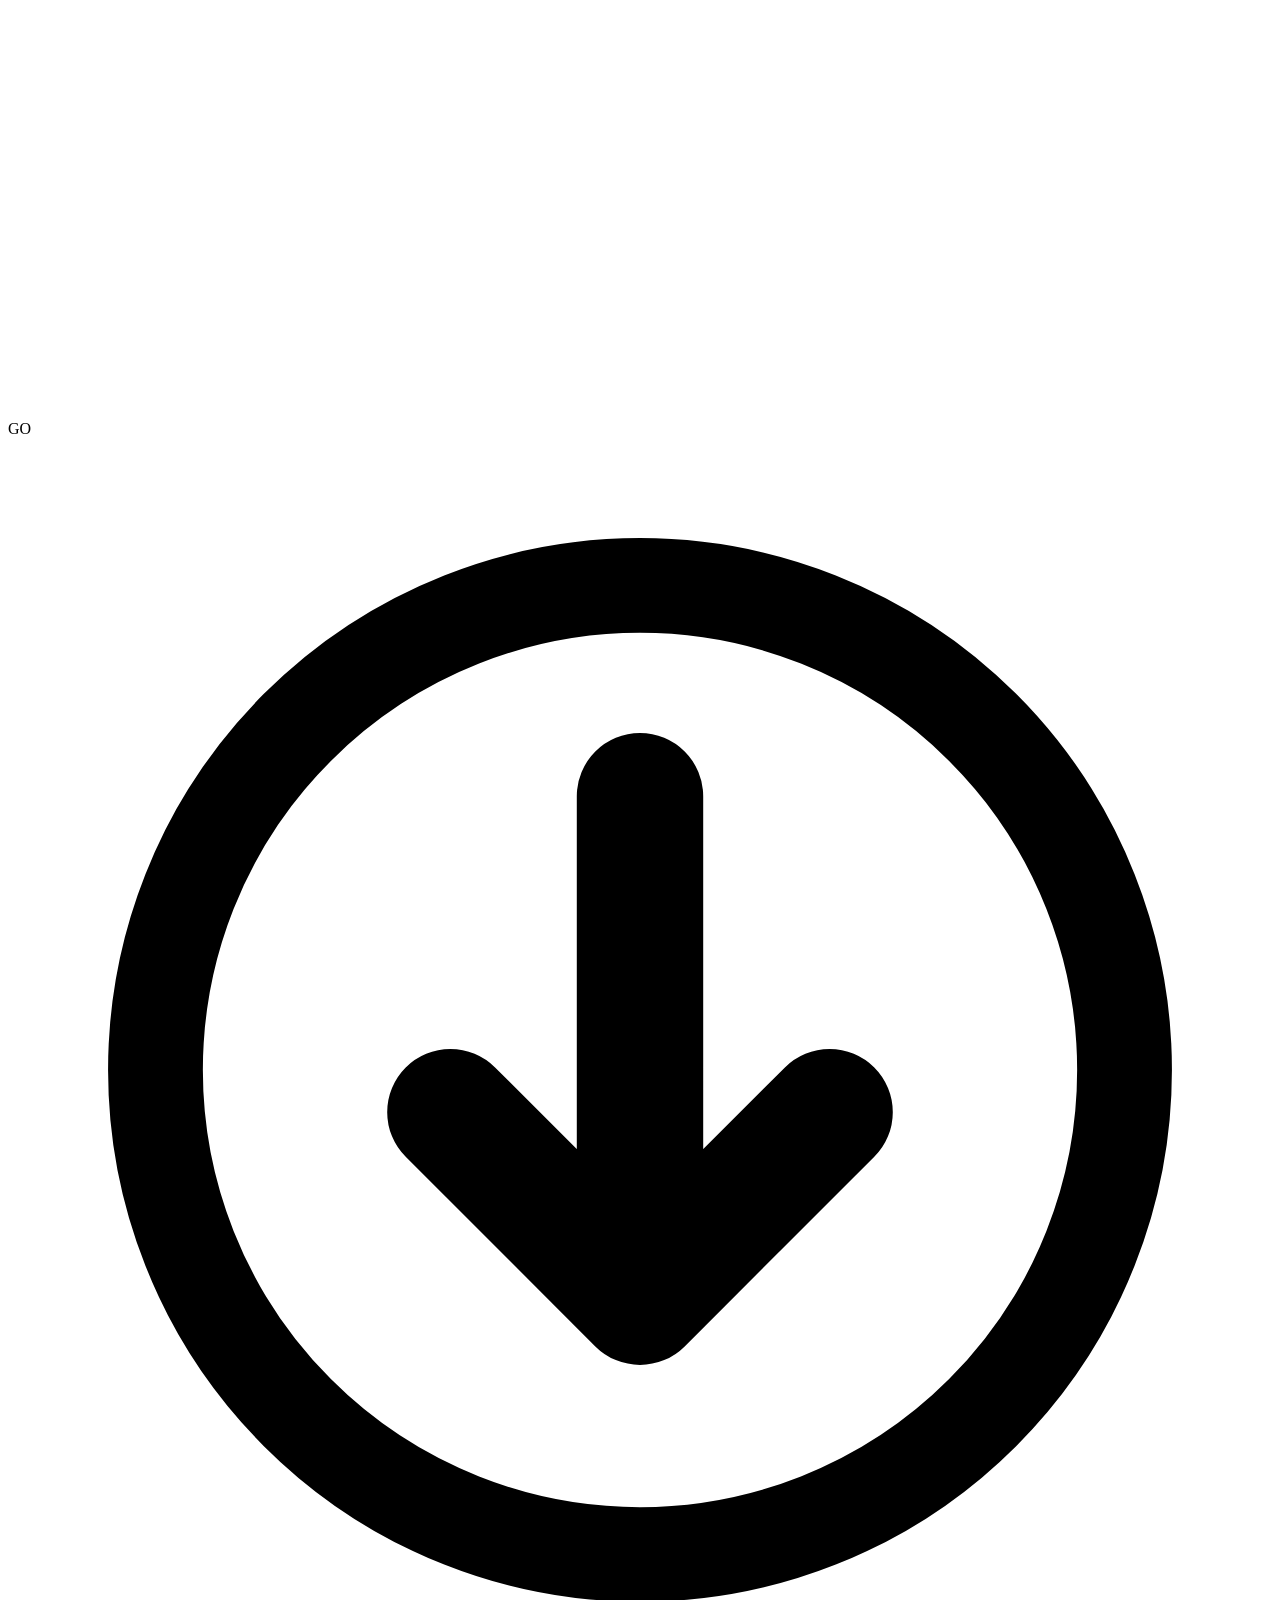
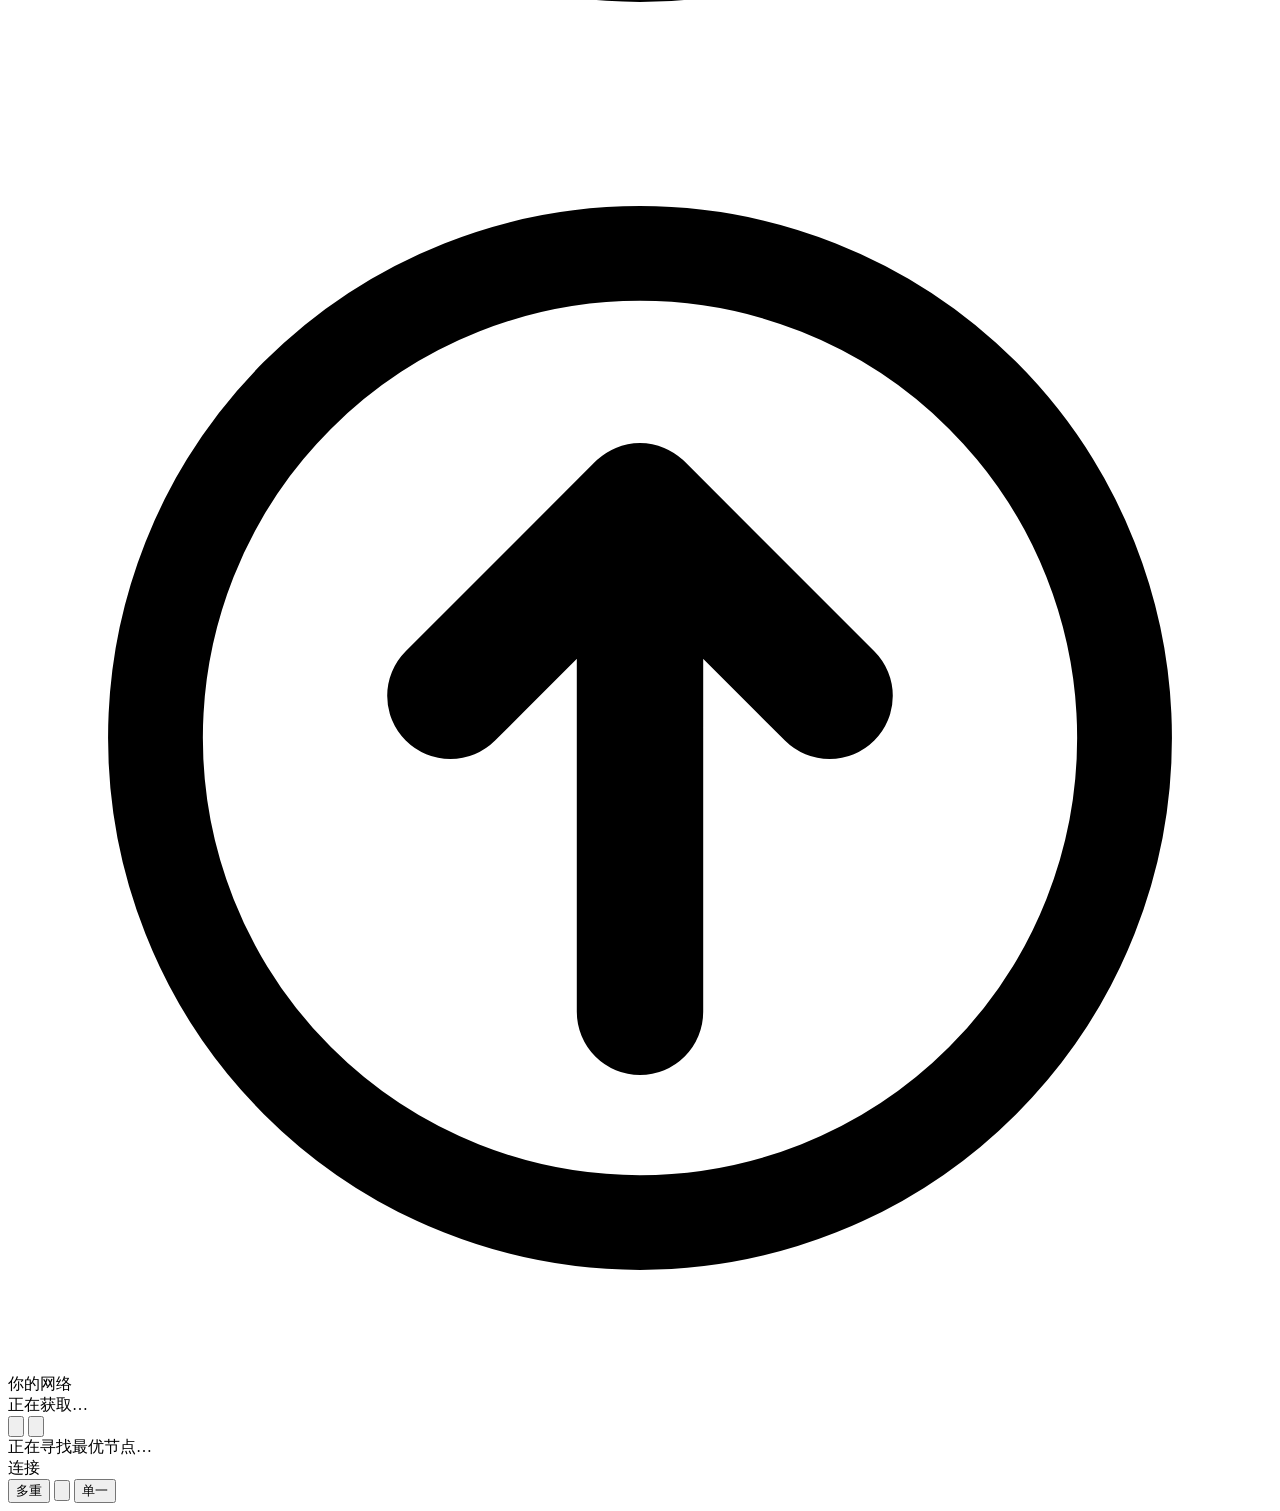
==== commit 2517a258: "feat: 仪表刻度改为原版等角度均布+分段线性插值 (v1.2.40) - 实测原版 speedtest.net 刻度非对数分布：固定档位标签在 270° 弧上均匀分布   （max=1000 时 " ====
--- a/web/index.html
+++ b/web/index.html
@@ -197,21 +197,26 @@
     <svg class="gauge-svg" viewBox="0 0 400 400" aria-hidden="true">
       <defs>
         <linearGradient id="gaugeGrad" gradientUnits="userSpaceOnUse" x1="94" y1="306" x2="306" y2="94">
-          <stop offset="0%" stop-color="#1f5cff"/>
-          <stop offset="42%" stop-color="#2b9fe0"/>
-          <stop offset="100%" stop-color="#7cf6ff"/>
-        </linearGradient>
-        <linearGradient id="needleGrad" gradientUnits="userSpaceOnUse" x1="200" y1="200" x2="200" y2="116">
-          <stop offset="0%" stop-color="#6f7885" stop-opacity="0.05"/>
-          <stop offset="55%" stop-color="#cfd7e2" stop-opacity="0.75"/>
-          <stop offset="100%" stop-color="#ffffff" stop-opacity="1"/>
+          <stop offset="0%" stop-color="#1f5dff"/>
+          <stop offset="55%" stop-color="#6ae3f8"/>
+          <stop offset="100%" stop-color="#56cdec"/>
         </linearGradient>
       </defs>
       <path class="gauge-track" d="M93.93 306.07 A150 150 0 1 1 306.07 306.07"/>
       <path class="gauge-arc" id="gaugeArc" d="M93.93 306.07 A150 150 0 1 1 306.07 306.07"/>
       <g class="gauge-ticks" id="gaugeTicks"></g>
+    </svg>
+
+    <svg class="needle-svg" viewBox="0 0 400 400" aria-hidden="true">
+      <defs>
+        <linearGradient id="needleGrad" gradientUnits="userSpaceOnUse" x1="200" y1="203" x2="200" y2="122">
+          <stop offset="0%" stop-color="#7d8794" stop-opacity="0.28"/>
+          <stop offset="60%" stop-color="#aab4c1" stop-opacity="0.55"/>
+          <stop offset="100%" stop-color="#eef3f9" stop-opacity="0.88"/>
+        </linearGradient>
+      </defs>
       <g class="gauge-needle" id="gaugeNeedle">
-        <polygon points="196.9,200 203.1,200 202.2,118 197.8,118" fill="url(#needleGrad)"/>
+        <polygon points="198.5,203 201.5,203 211,122 189,122" fill="url(#needleGrad)"/>
       </g>
     </svg>
 
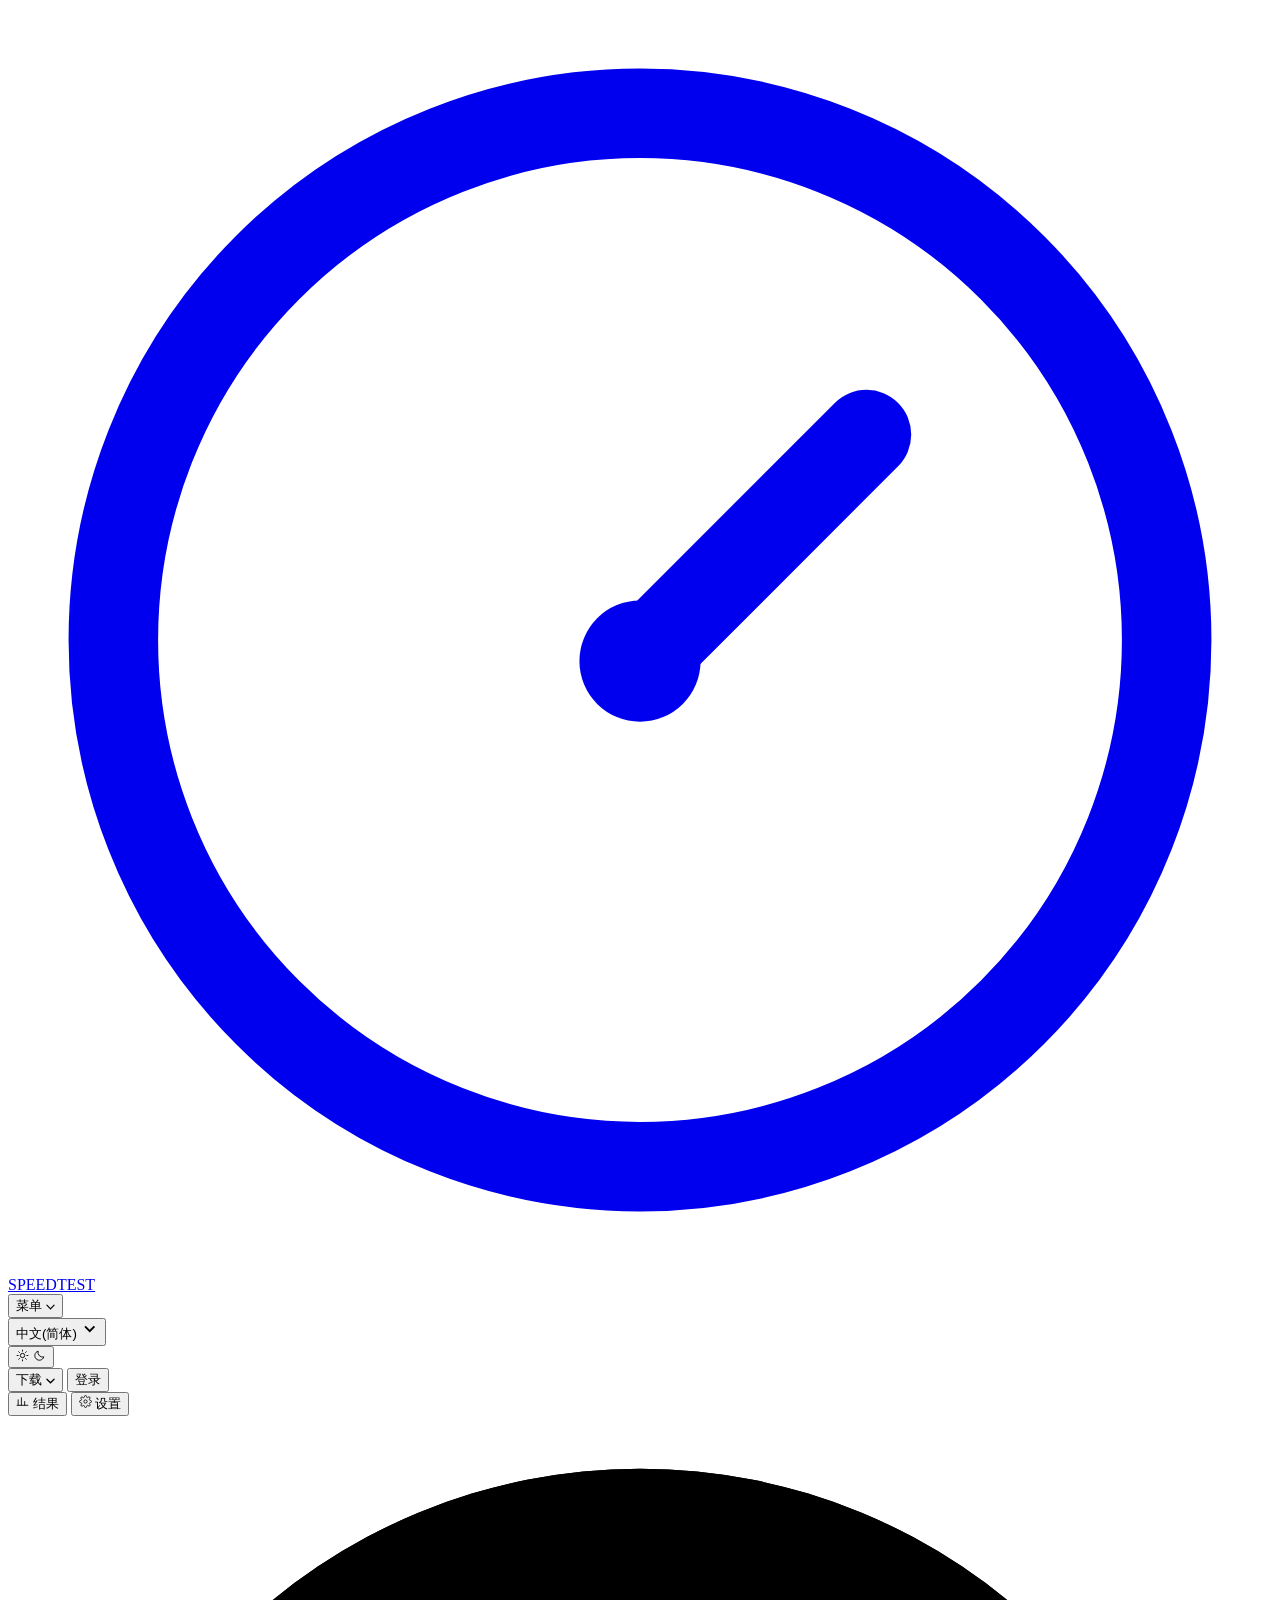
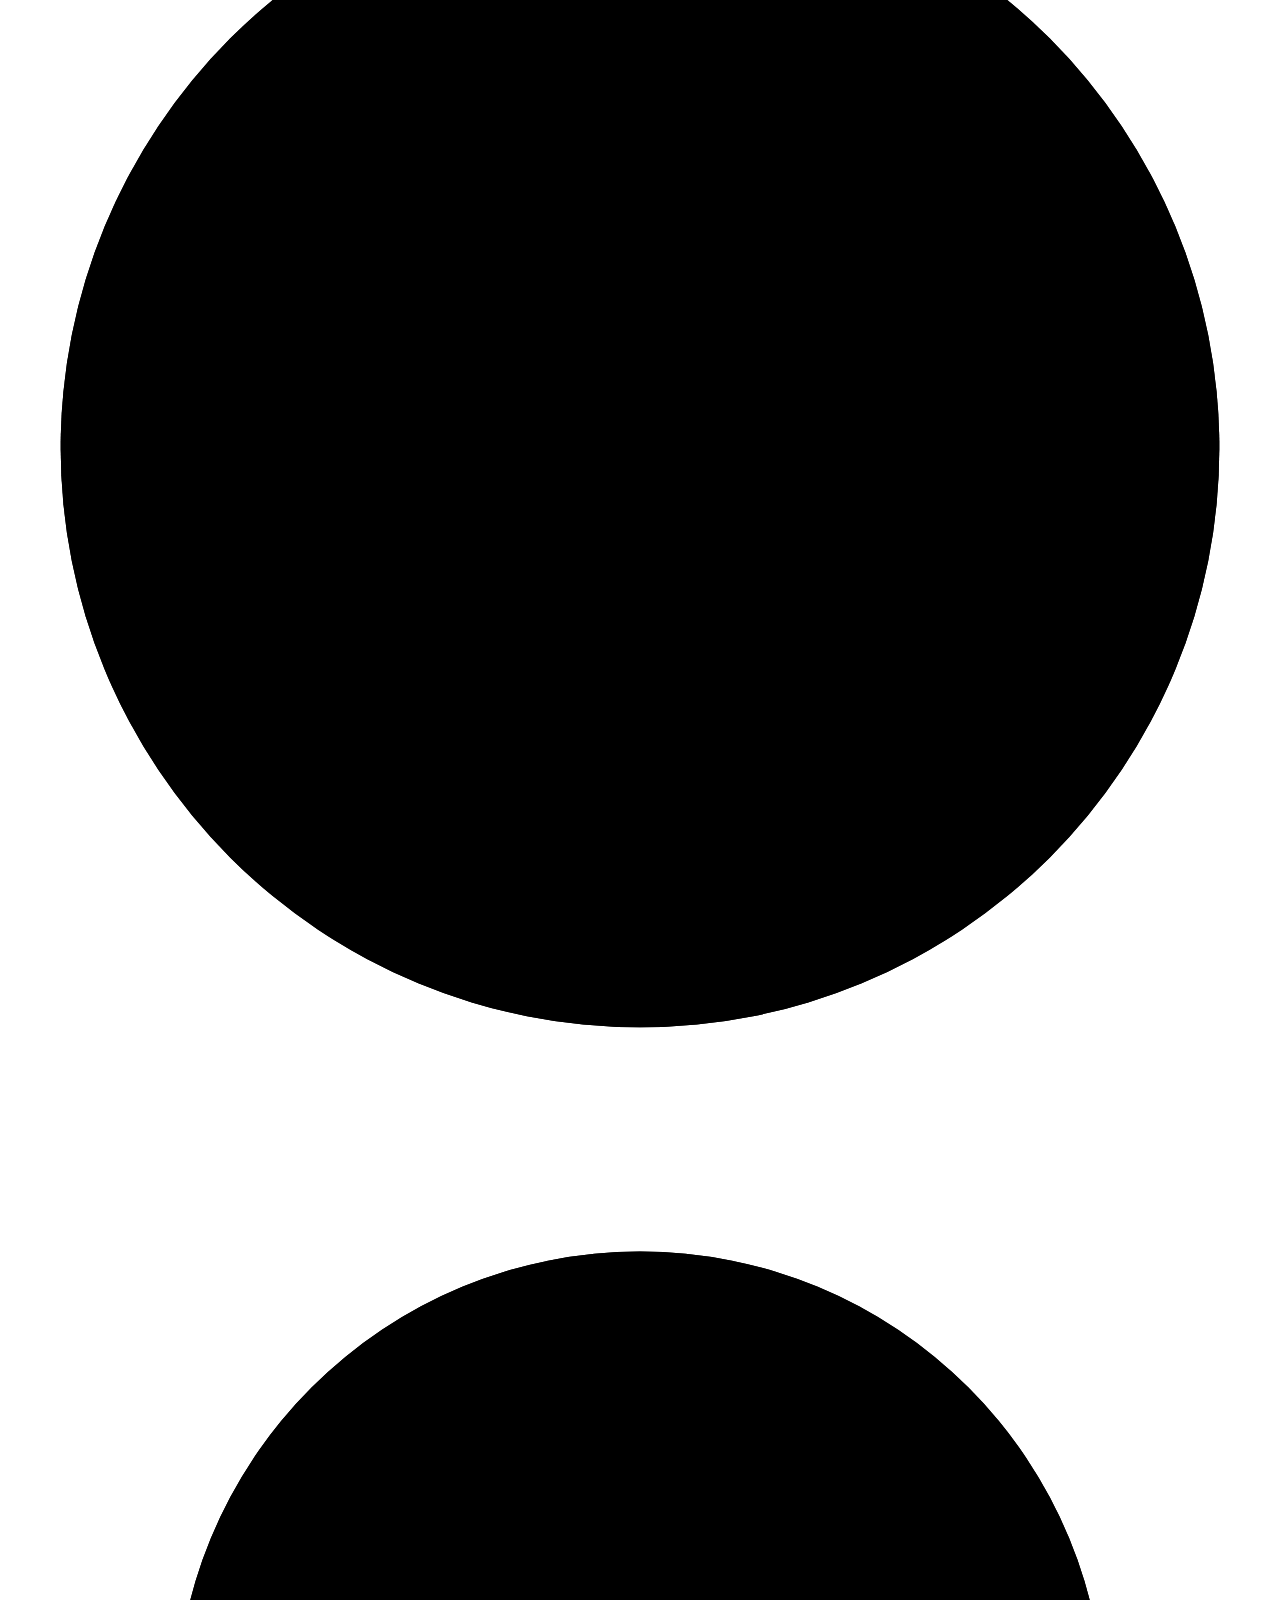
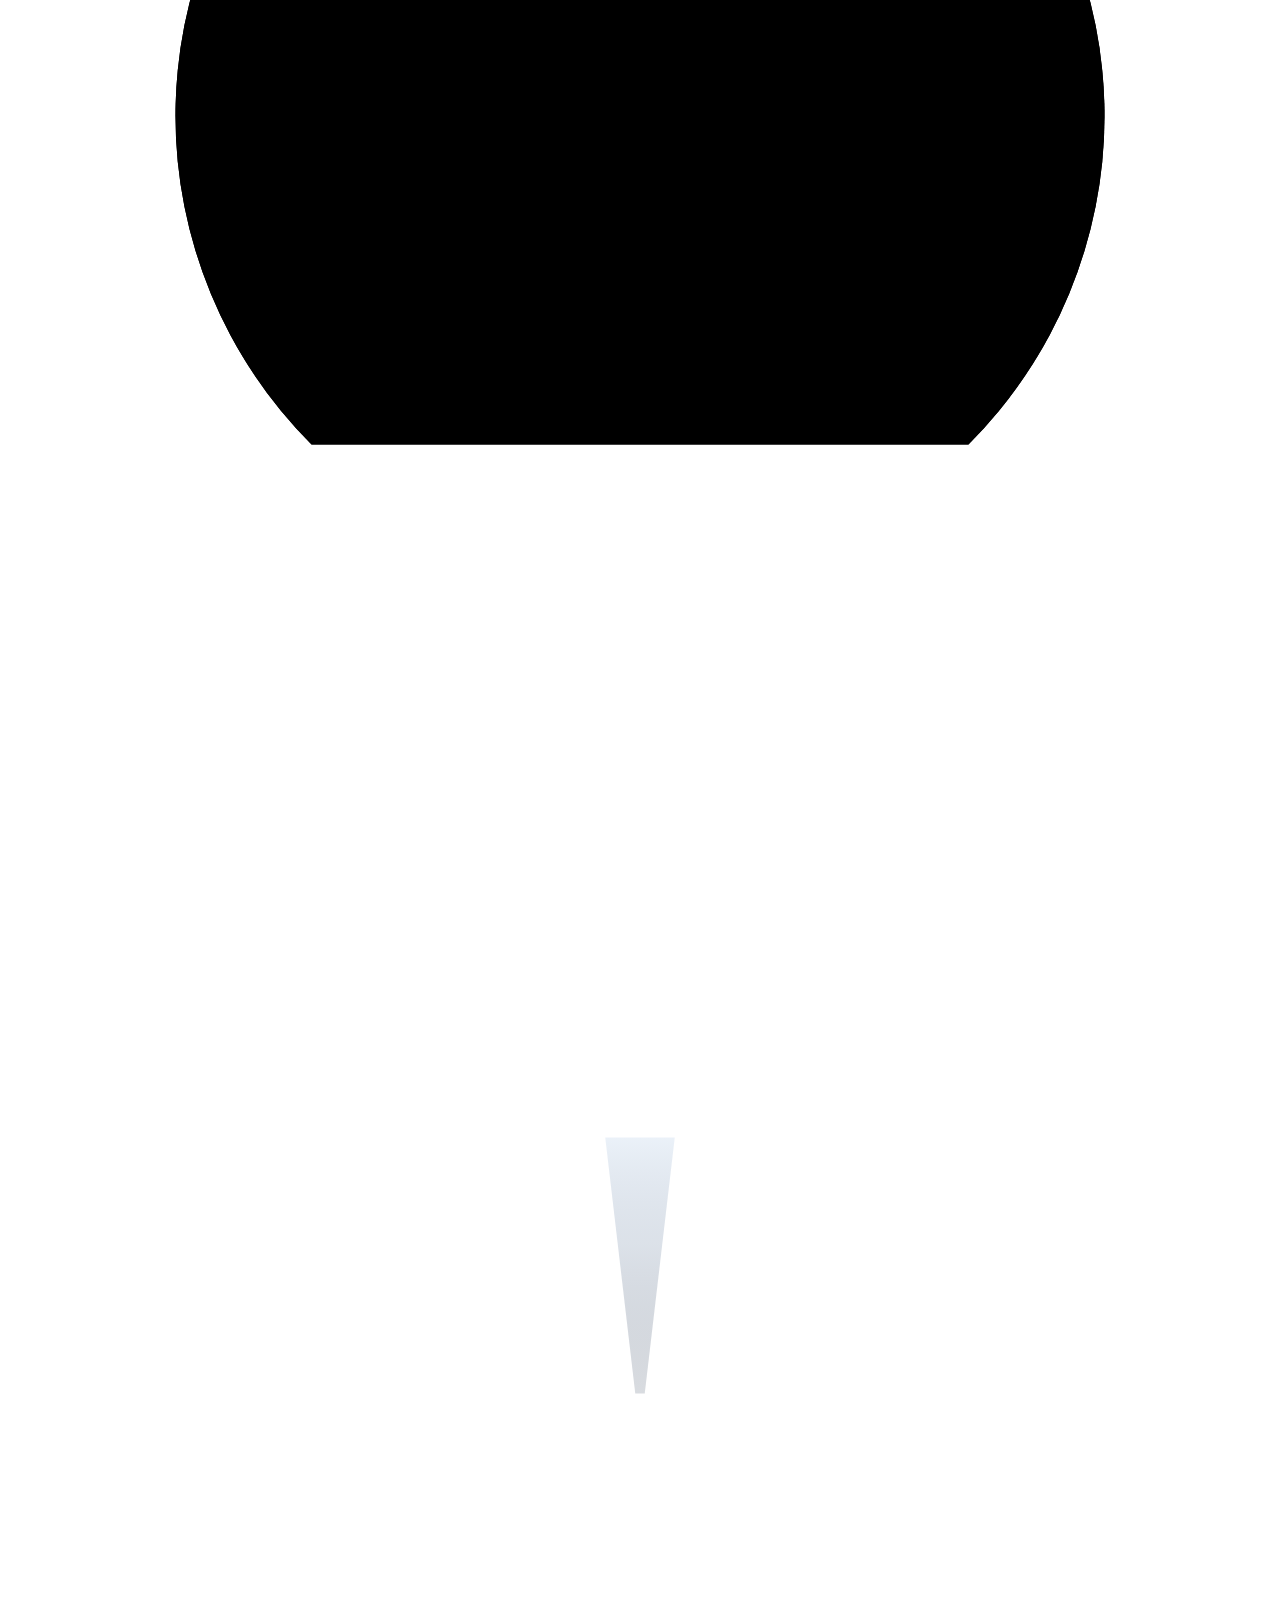
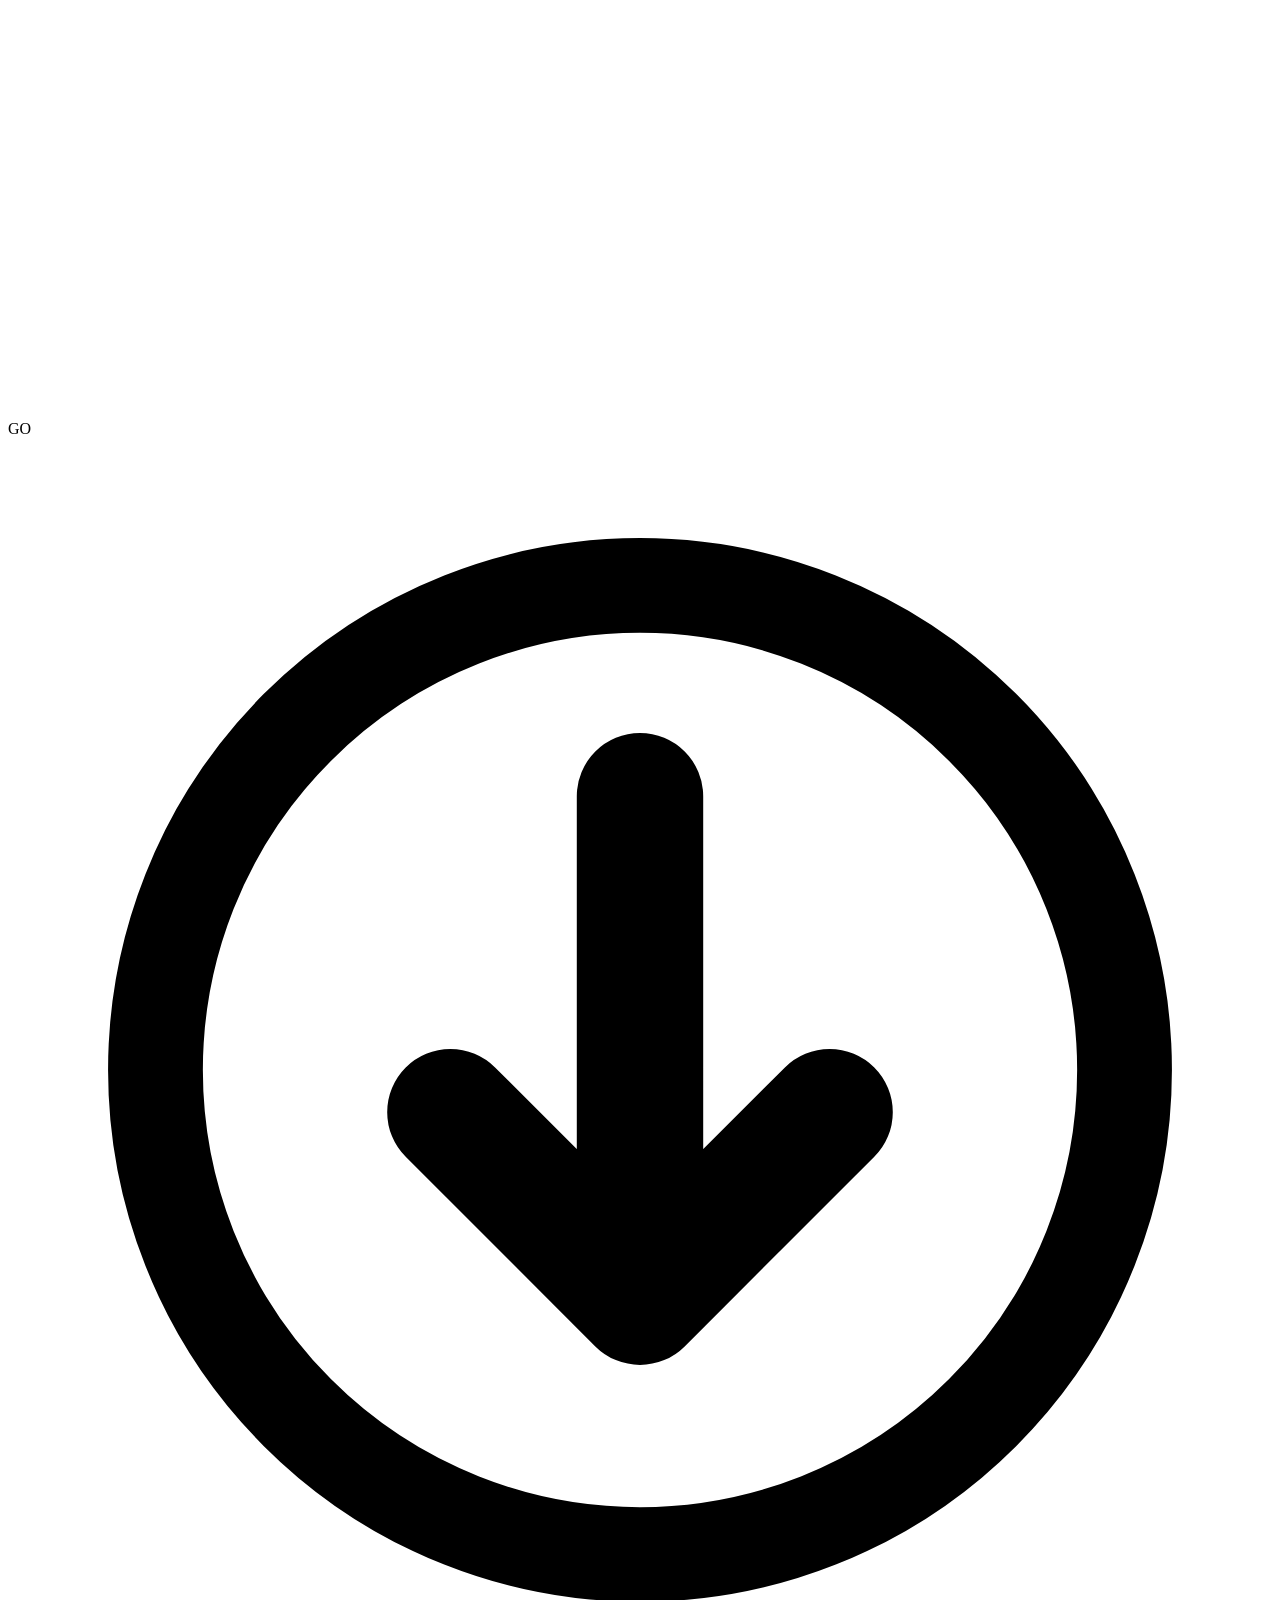
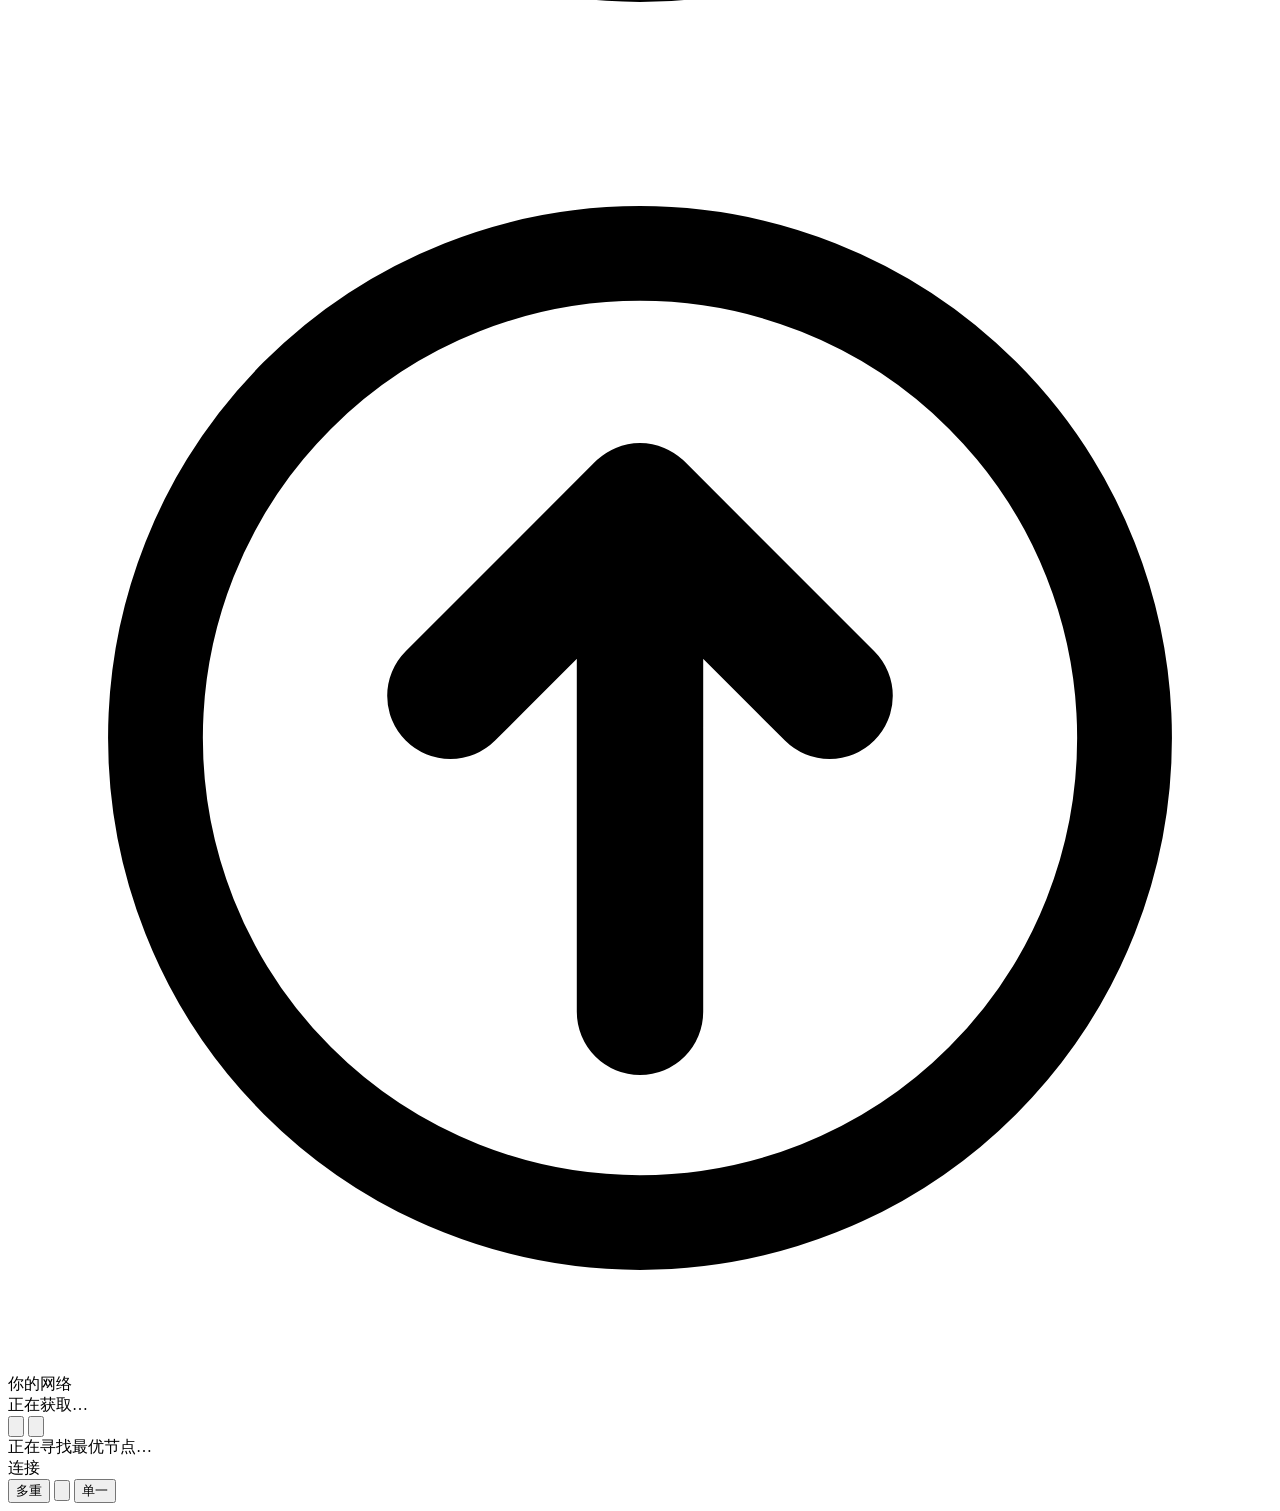
==== commit 13753c1d: "feat: 表盘字体/几何对齐原版 + 固定量程1000 + 上下行配色同步 (v1.2.48)" ====
--- a/web/index.html
+++ b/web/index.html
@@ -1,11 +1,12 @@
 <!DOCTYPE html>
-<html lang="zh-CN" data-theme="light">
+<html lang="zh-CN" data-theme="dark">
 <head>
 <meta charset="utf-8">
 <meta name="viewport" content="width=device-width, initial-scale=1, viewport-fit=cover">
-<meta name="theme-color" content="#f4f5f7">
+<meta name="theme-color" content="#000000">
 <title>SpeedTest</title>
 <link rel="icon" href="/favicon.svg" type="image/svg+xml">
+<script src="/theme-init.js"></script>
 <link rel="stylesheet" href="/style.css">
 </head>
 <body>
@@ -117,19 +118,20 @@
       </svg>
       <b id="pgPing">--</b>
     </span>
-    <span class="ping-val" data-i18n-title="jitterTip" title="抖动">
-      <svg class="pico teal" viewBox="0 0 24 24" width="17" height="17" fill="none" stroke="currentColor" stroke-linecap="round" stroke-linejoin="round" aria-hidden="true">
+    <!-- 下载延迟：下载阶段并行测得的延迟，图标是橙红下箭头（与原版一致） -->
+    <span class="ping-val" data-i18n-title="downLatTip" title="下载延迟">
+      <svg class="pico lat-dl" viewBox="0 0 24 24" width="17" height="17" fill="none" stroke="currentColor" stroke-linecap="round" stroke-linejoin="round" aria-hidden="true">
         <circle cx="12" cy="12" r="9.3" stroke-width="1.6"/>
         <path d="M12 7.3v9.1M8.8 13.2 12 16.4l3.2-3.2" stroke-width="2"/>
       </svg>
-      <b id="pgJitter">--</b>
+      <b id="pgDownLat">--</b>
     </span>
-    <span class="ping-val" data-i18n-title="lossTip" title="丢包">
-      <svg class="pico violet" viewBox="0 0 24 24" width="17" height="17" fill="none" stroke="currentColor" stroke-linecap="round" stroke-linejoin="round" aria-hidden="true">
+    <span class="ping-val" data-i18n-title="upLatTip" title="上传延迟">
+      <svg class="pico lat-ul" viewBox="0 0 24 24" width="17" height="17" fill="none" stroke="currentColor" stroke-linecap="round" stroke-linejoin="round" aria-hidden="true">
         <circle cx="12" cy="12" r="9.3" stroke-width="1.6"/>
         <path d="M12 16.7V7.6M8.8 10.8 12 7.6l3.2 3.2" stroke-width="2"/>
       </svg>
-      <b id="pgLoss">--</b>
+      <b id="pgUpLat">--</b>
     </span>
   </div>
 
@@ -198,21 +200,21 @@
       <defs>
         <linearGradient id="gaugeGrad" gradientUnits="userSpaceOnUse" x1="94" y1="306" x2="306" y2="94">
           <stop offset="0%" stop-color="#1f5dff"/>
-          <stop offset="55%" stop-color="#6ae3f8"/>
-          <stop offset="100%" stop-color="#56cdec"/>
+          <stop offset="55%" stop-color="#3f9dfb"/>
+          <stop offset="100%" stop-color="#5dd4f0"/>
         </linearGradient>
       </defs>
-      <path class="gauge-track" d="M93.93 306.07 A150 150 0 1 1 306.07 306.07"/>
-      <path class="gauge-arc" id="gaugeArc" d="M93.93 306.07 A150 150 0 1 1 306.07 306.07"/>
+      <path class="gauge-track" d="M96.06 303.94 A147 147 0 1 1 303.94 303.94"/>
+      <path class="gauge-arc" id="gaugeArc" d="M96.06 303.94 A147 147 0 1 1 303.94 303.94"/>
       <g class="gauge-ticks" id="gaugeTicks"></g>
     </svg>
 
     <svg class="needle-svg" viewBox="0 0 400 400" aria-hidden="true">
       <defs>
         <linearGradient id="needleGrad" gradientUnits="userSpaceOnUse" x1="200" y1="203" x2="200" y2="122">
-          <stop offset="0%" stop-color="#7d8794" stop-opacity="0.28"/>
-          <stop offset="60%" stop-color="#aab4c1" stop-opacity="0.55"/>
-          <stop offset="100%" stop-color="#eef3f9" stop-opacity="0.88"/>
+          <stop class="ng1" offset="0%" stop-color="#7f8998" stop-opacity="0.30"/>
+          <stop class="ng2" offset="58%" stop-color="#c6cfdb" stop-opacity="0.62"/>
+          <stop class="ng3" offset="100%" stop-color="#e9f0f8" stop-opacity="0.92"/>
         </linearGradient>
       </defs>
       <g class="gauge-needle" id="gaugeNeedle">
@@ -325,6 +327,15 @@
         <div class="sp-line sp-ip" id="spIp">--</div>
         <div class="sp-line" id="spLoc">--</div>
         <div class="sp-line" id="spGeo">--</div>
+        <!-- 协议：IPv4 / IPv6（后台配了 IPv6 节点才会出现） -->
+        <div class="sp-row" id="protoBlock" hidden>
+          <span class="sp-key" data-i18n="protocol">协议</span>
+          <div class="sp-opts proto-row">
+            <button class="proto-opt active" data-family="v4" type="button">IPv4</button>
+            <button class="proto-opt" data-family="v6" type="button">IPv6</button>
+          </div>
+        </div>
+
       </section>
 
       <section class="sp-col">
@@ -334,15 +345,6 @@
         <div class="sp-line" id="spNodeProto"></div>
         <button class="sp-btn" id="spChangeNode" type="button" data-i18n="selectServer">选择测速节点</button>
       </section>
-    </div>
-  </div>
-
-  <!-- 协议：IPv4 / IPv6（后台配了 IPv6 节点才会出现） -->
-  <div class="mode-block proto-block" id="protoBlock" hidden>
-    <div class="mode-label" data-i18n="protocol">协议</div>
-    <div class="mode-row proto-row">
-      <button class="proto-opt active" data-family="v4" type="button">IPv4</button>
-      <button class="proto-opt" data-family="v6" type="button">IPv6</button>
     </div>
   </div>
 
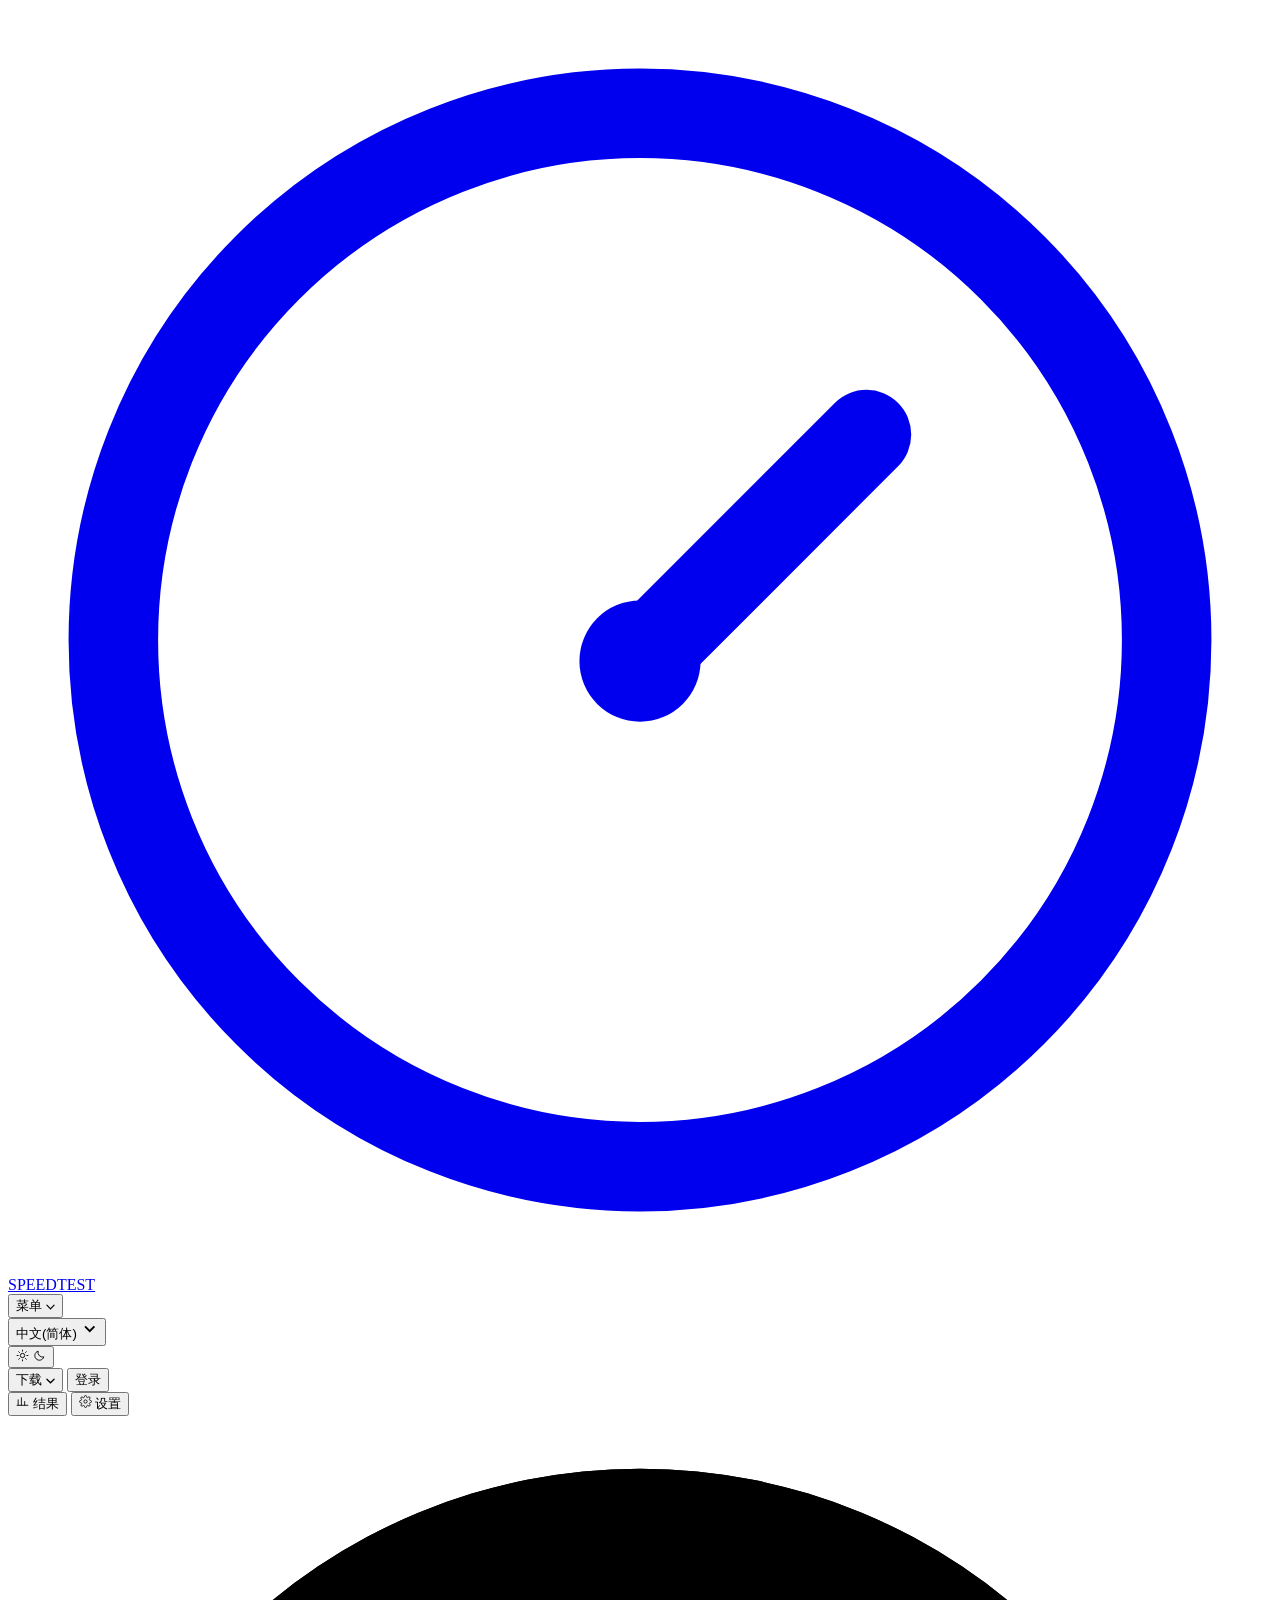
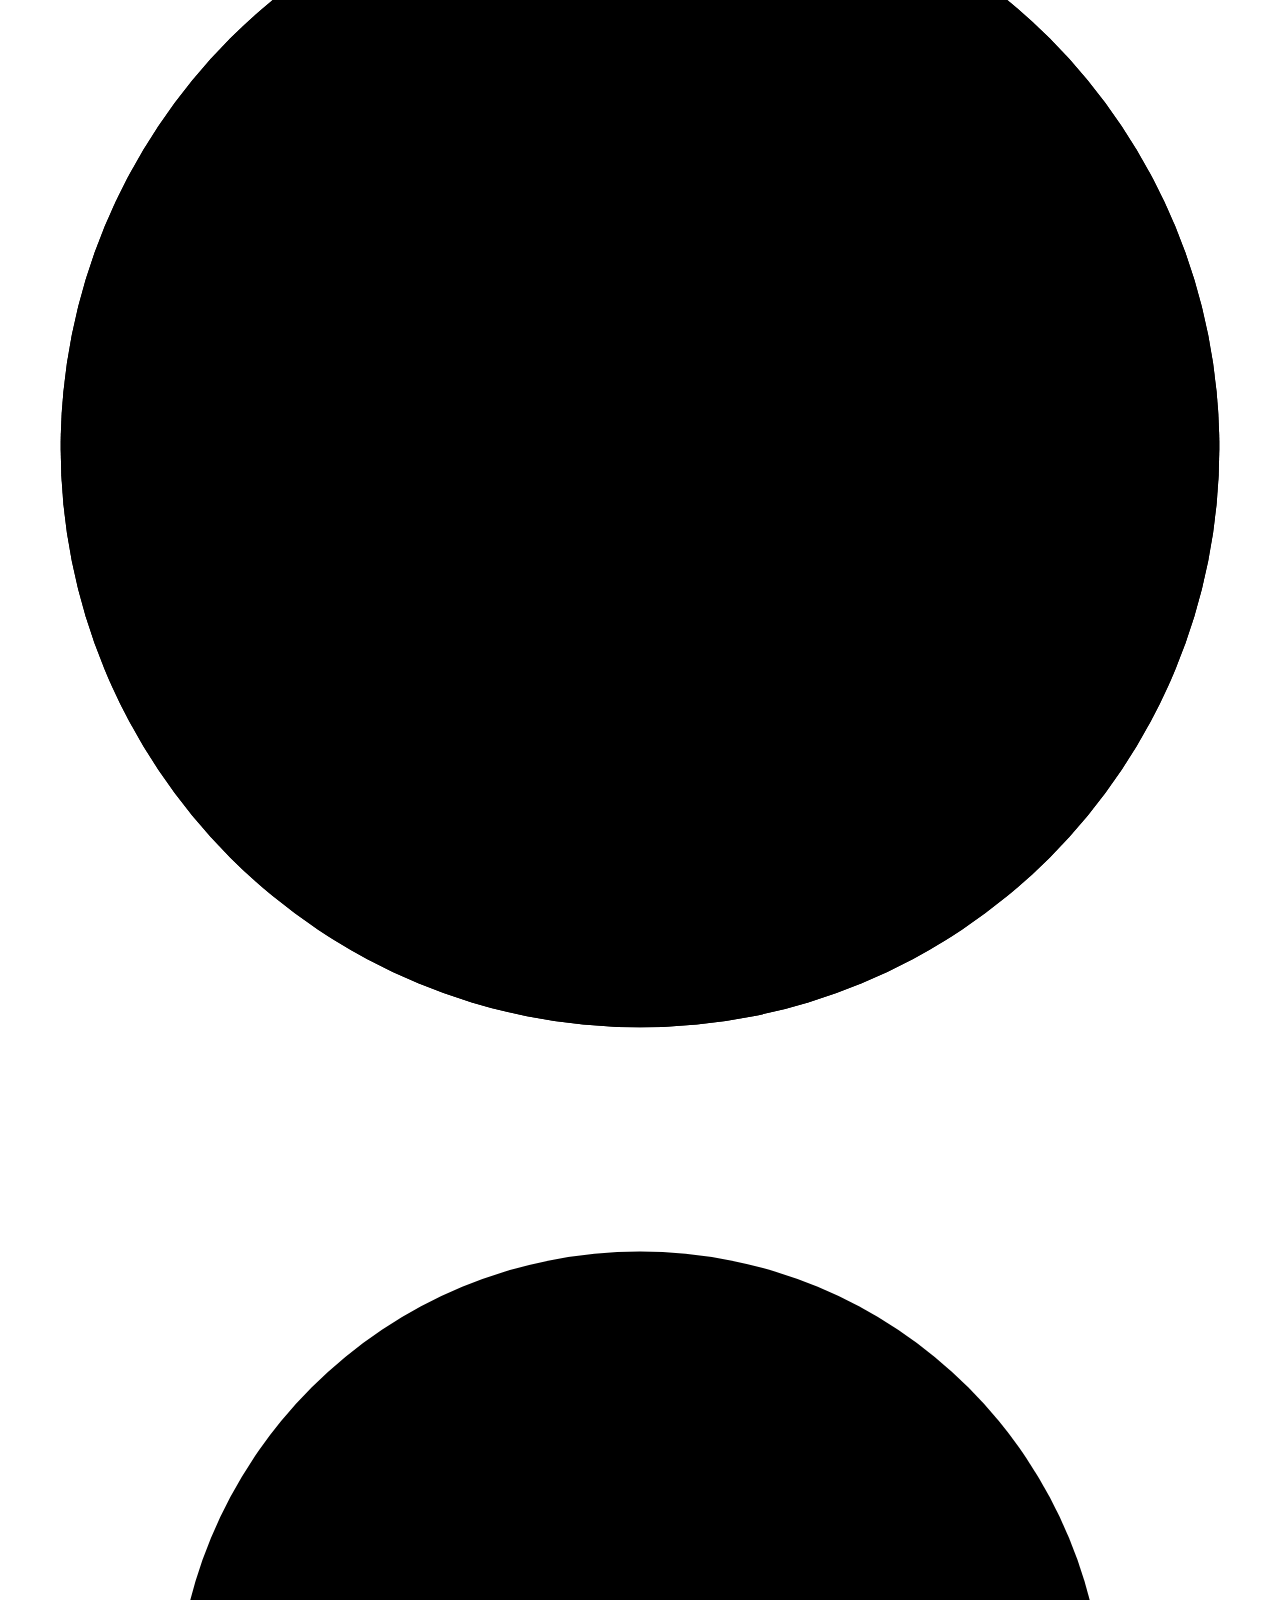
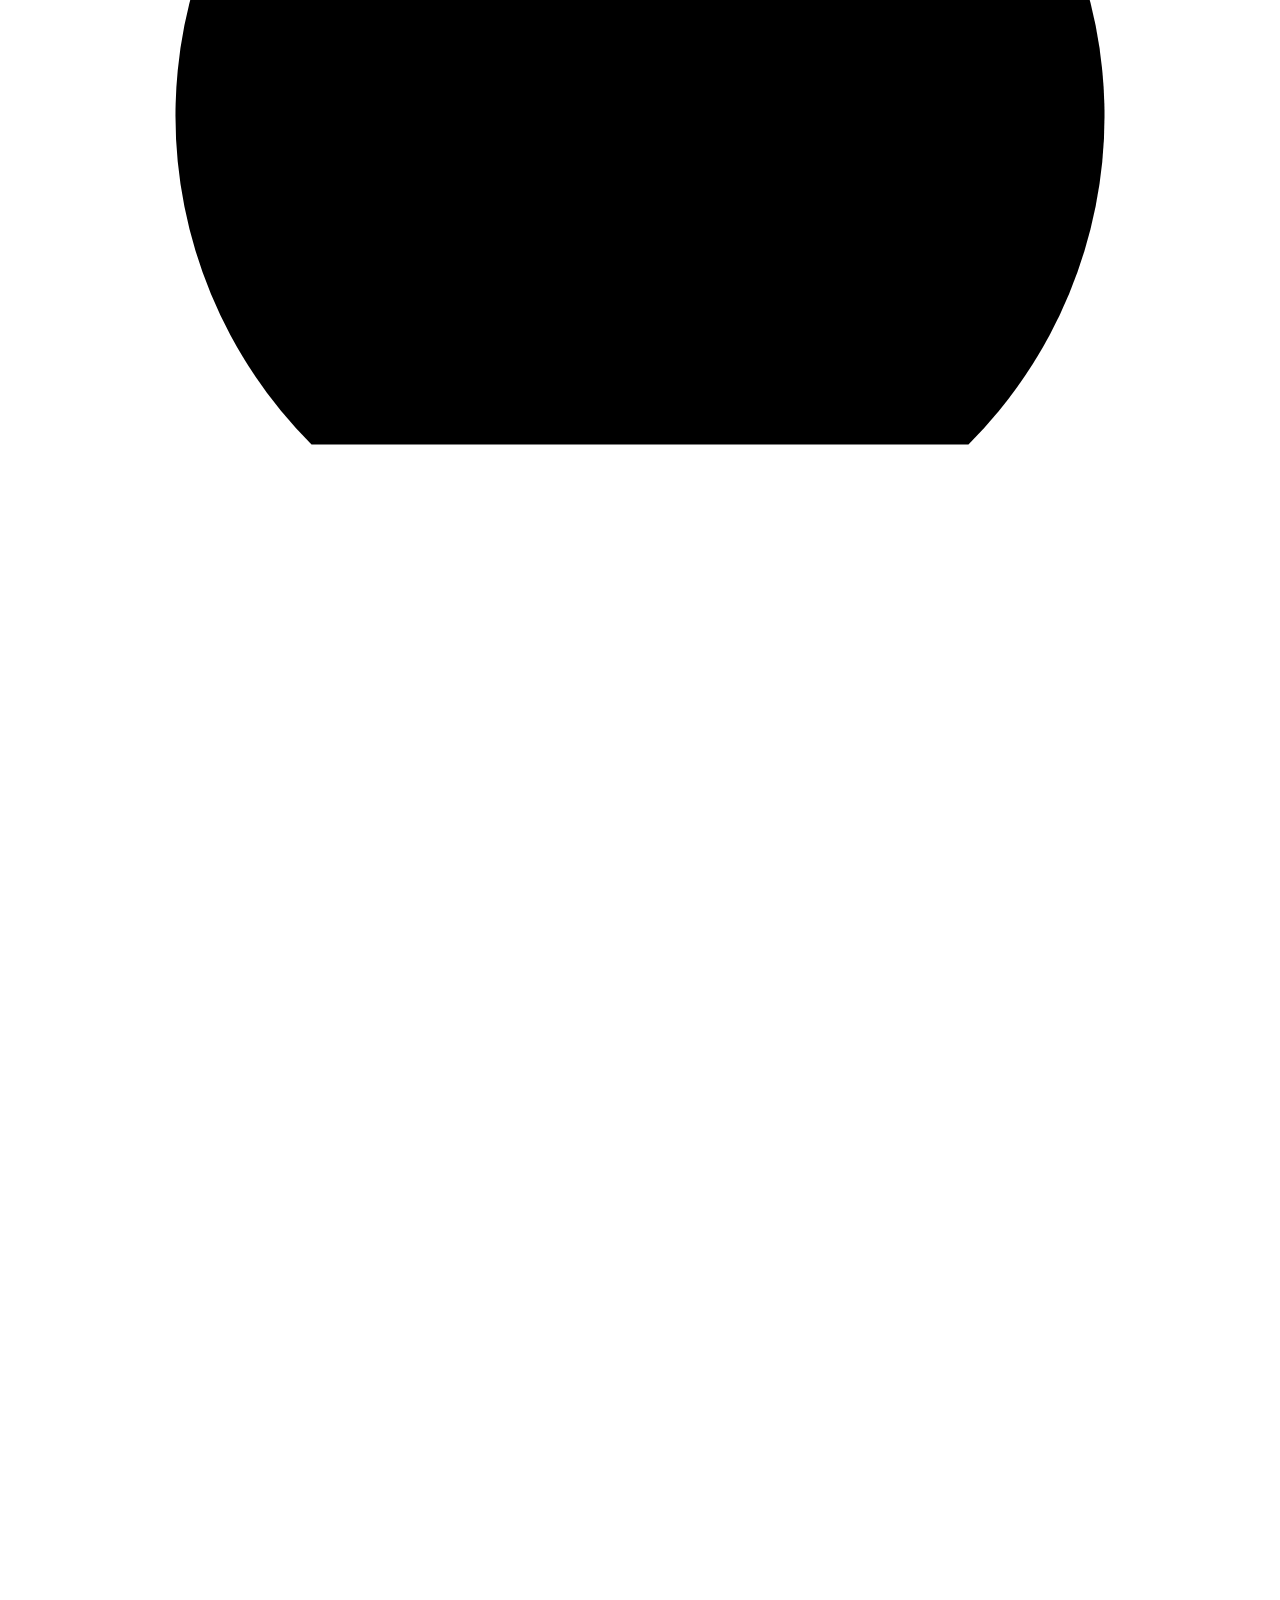
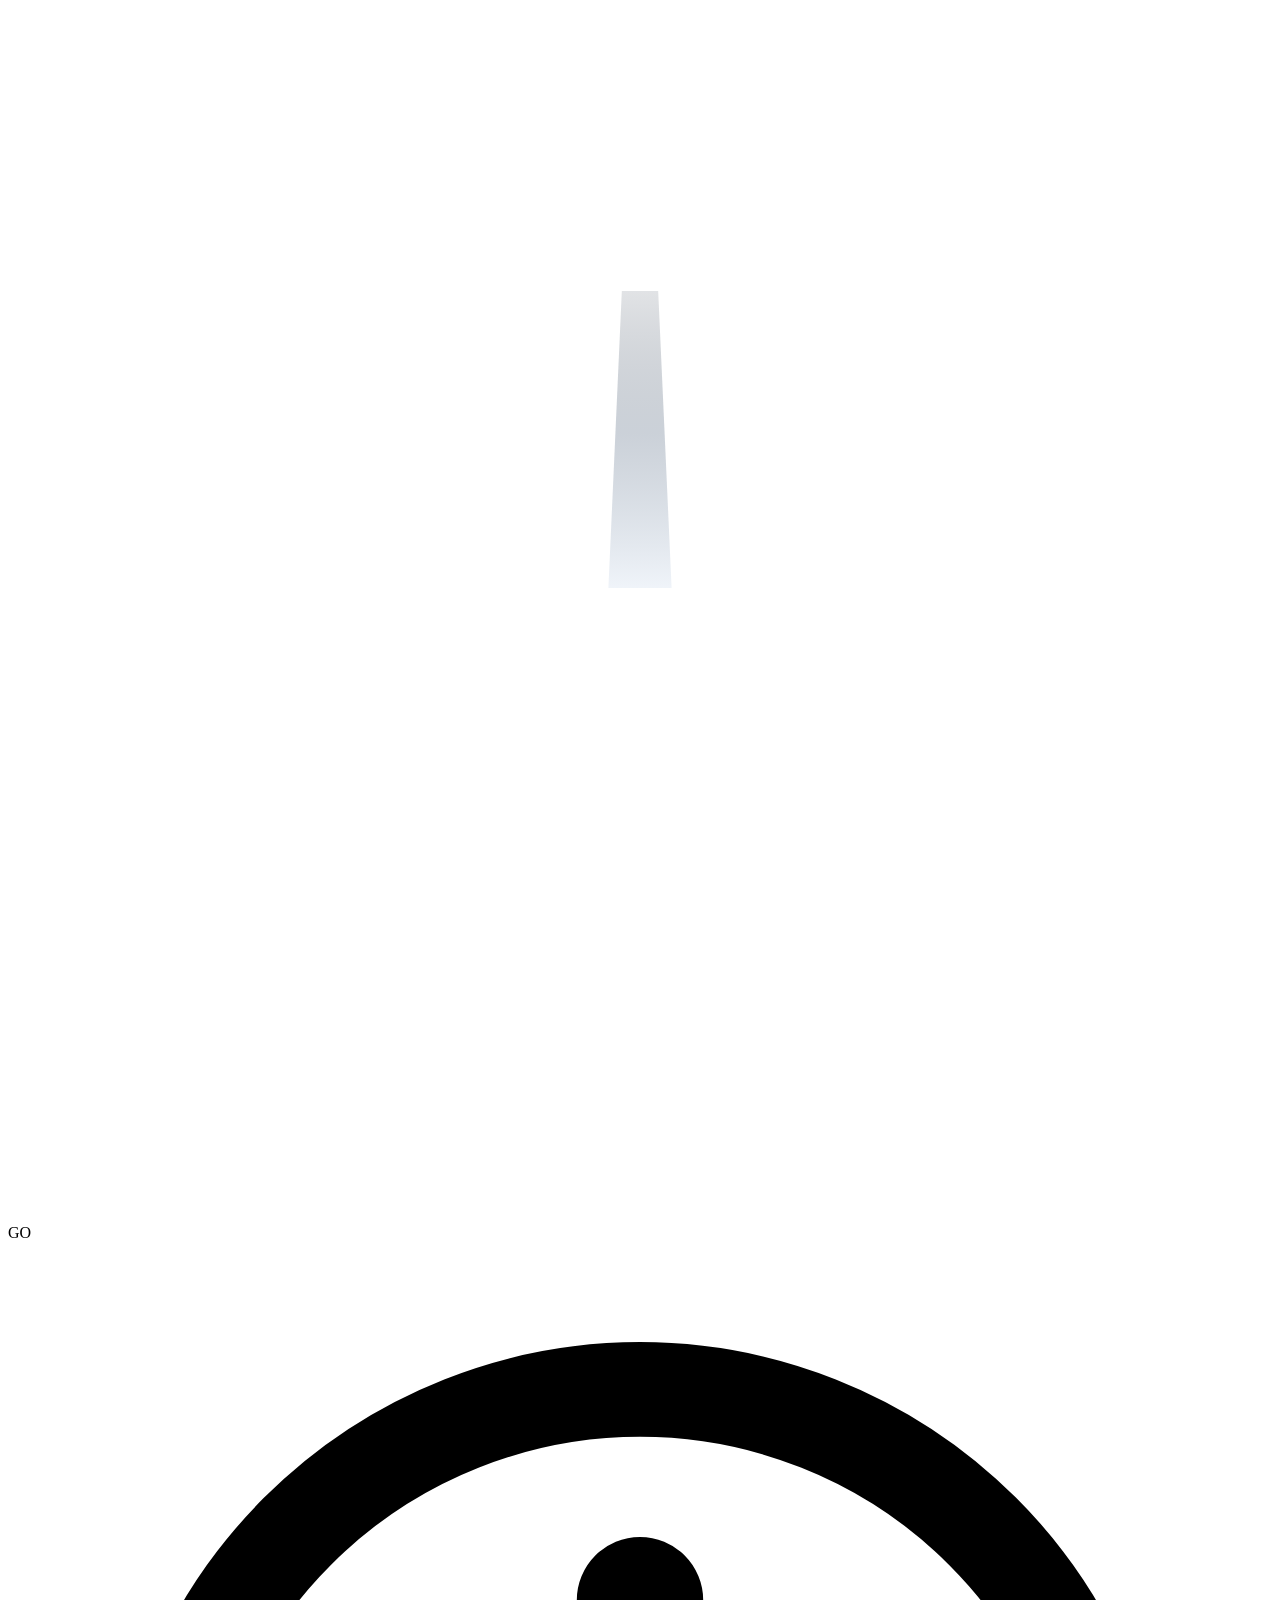
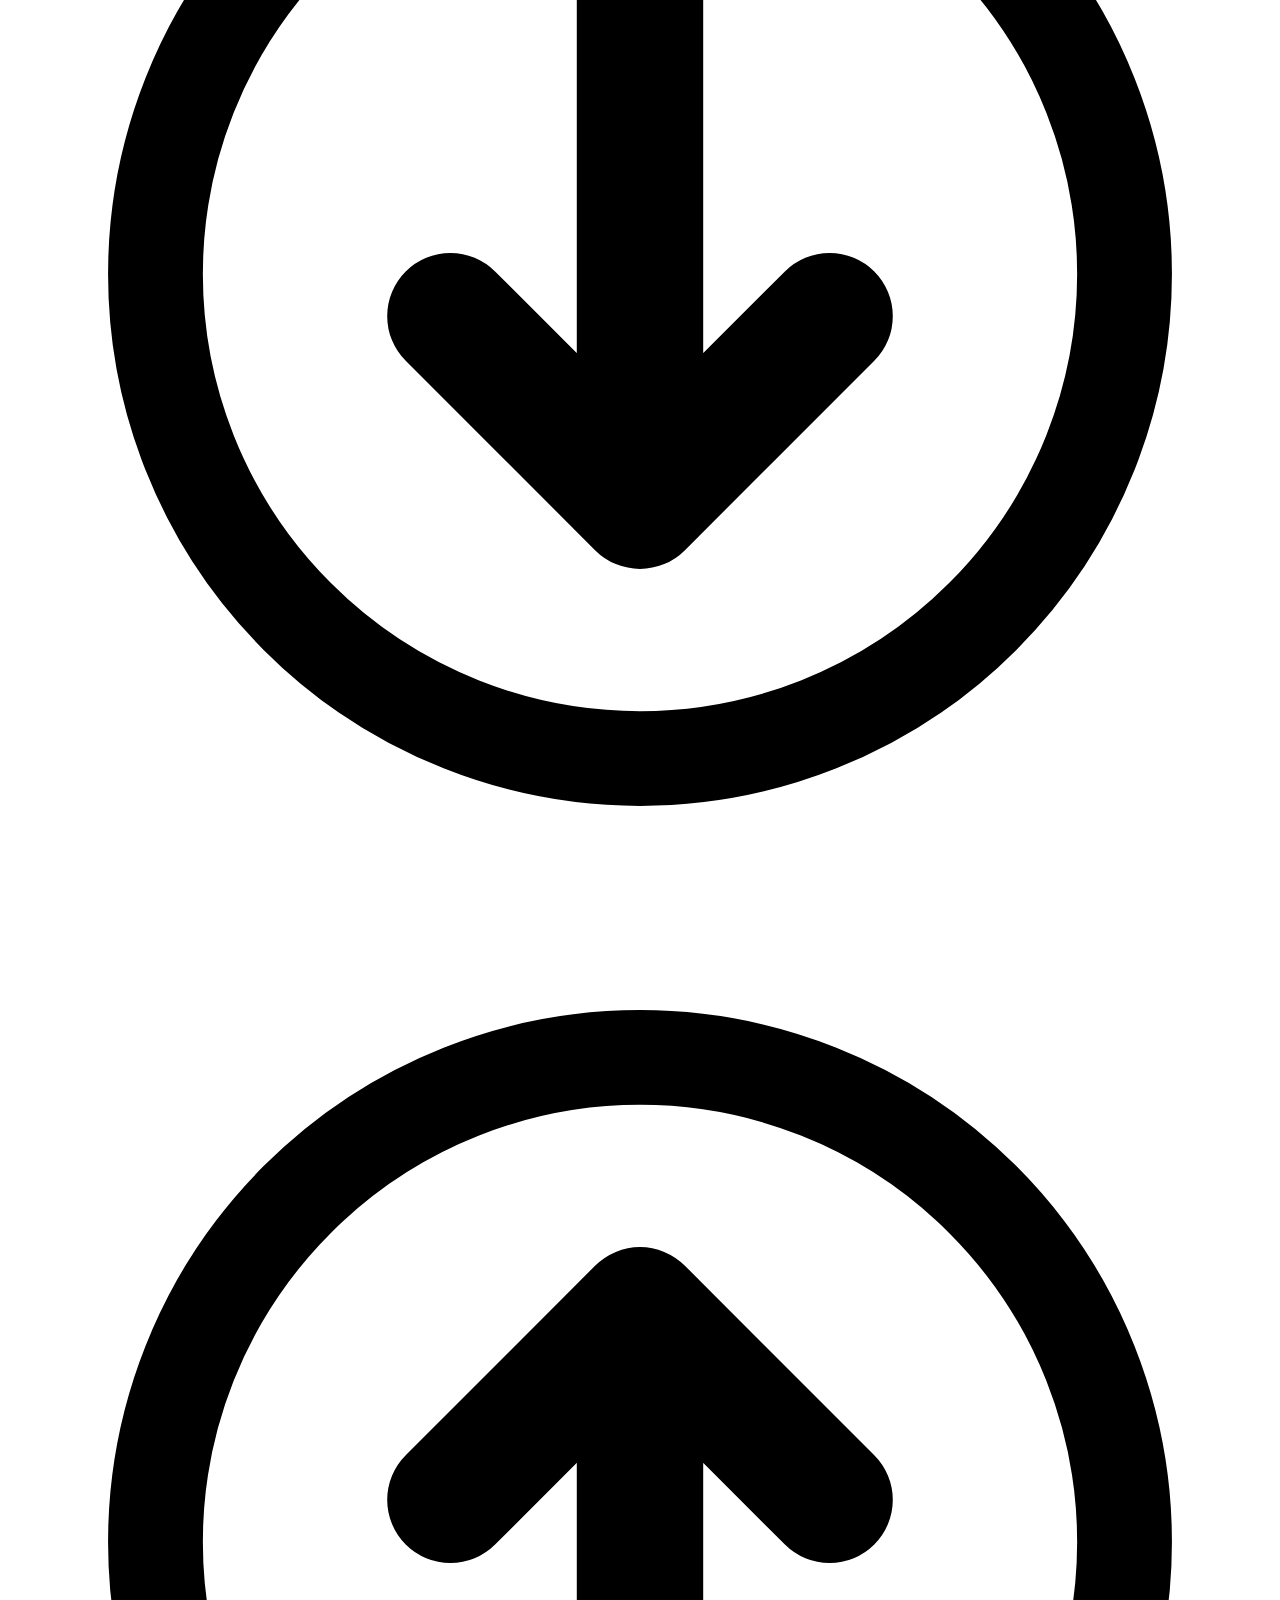
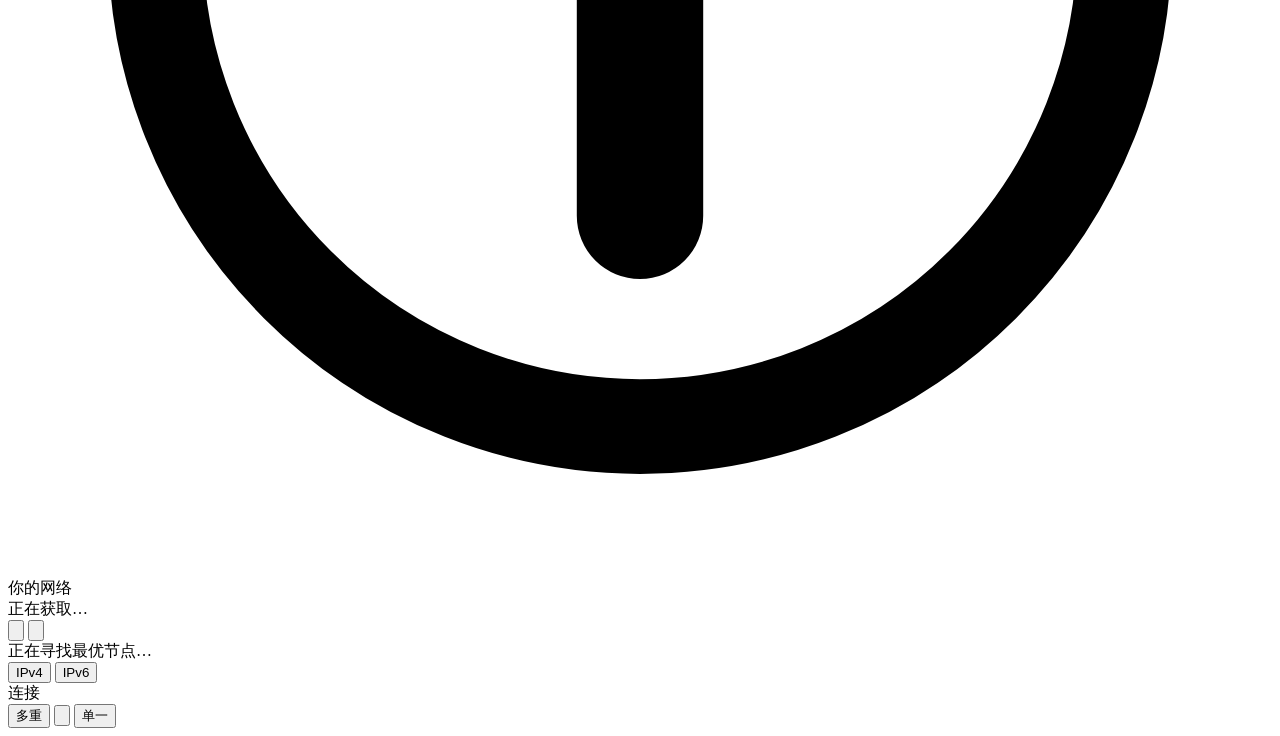
==== commit f7eb610a: "feat: v1.4.0 多节点测速站 - 主控/节点首次安装固定账号与安全入口（admin / st-panel），MustChange 强制改密 - 节点面板账号密码可改并持久化到 certs/p" ====
--- a/web/index.html
+++ b/web/index.html
@@ -31,12 +31,10 @@
       <div class="menu-panel" id="menuPanel" hidden>
         <button type="button" data-act="results" data-i18n="results">结果</button>
         <button type="button" data-act="settings" data-i18n="settings">设置</button>
-        <!-- 摆设：后台入口只在隐藏路径上，首页不放任何真实链接 -->
         <button type="button" data-fake-admin data-i18n="admin">管理后台</button>
       </div>
     </div>
 
-    <!-- 语言切换：文字 + 箭头，点击展开，与 speedtest.net 一致 -->
     <div class="lang-wrap">
       <button class="lang-btn" id="langBtn" type="button" aria-haspopup="true" aria-expanded="false" aria-label="Languages menu" data-i18n-aria="languagesMenu">
         <span id="langLabel">中文(简体)</span>
@@ -57,7 +55,6 @@
     </button>
 
     <div class="header-right">
-      <!-- 外观与原版一致：Download 下拉 + Sign In；均为摆设，不暴露后台入口 -->
       <button class="pill-btn pill-download" type="button" data-fake-admin>
         <span data-i18n="downloadApp">下载</span>
         <svg viewBox="0 0 10 6" width="9" height="6" aria-hidden="true"><path d="M1 1l4 4 4-4" fill="none" stroke="currentColor" stroke-width="1.4" stroke-linecap="round"/></svg>
@@ -85,7 +82,6 @@
 
   <div class="speed-card" id="speedCard">
 
-  <!-- 测速中的下载 / 上传（图标与原版一致：青绿圆圈下箭头 / 紫色圆圈上箭头） -->
   <div class="metric-top" id="metricTop" hidden>
     <div class="mt-item">
       <div class="mt-label">
@@ -118,7 +114,6 @@
       </svg>
       <b id="pgPing">--</b>
     </span>
-    <!-- 下载延迟：下载阶段并行测得的延迟，图标是橙红下箭头（与原版一致） -->
     <span class="ping-val" data-i18n-title="downLatTip" title="下载延迟">
       <svg class="pico lat-dl" viewBox="0 0 24 24" width="17" height="17" fill="none" stroke="currentColor" stroke-linecap="round" stroke-linejoin="round" aria-hidden="true">
         <circle cx="12" cy="12" r="9.3" stroke-width="1.6"/>
@@ -135,7 +130,6 @@
     </span>
   </div>
 
-  <!-- 体验指标：浏览网页 / 游戏 / 视频 / 通话，图标与原版一致 -->
   <div class="exp-row" id="expRow" hidden>
     <div class="exp" data-exp="web" data-i18n-title="expWeb">
       <svg viewBox="0 0 24 24" fill="none" stroke="currentColor" stroke-width="1.15" stroke-linejoin="round" stroke-linecap="round">
@@ -197,28 +191,22 @@
     </svg>
 
     <svg class="gauge-svg" viewBox="0 0 400 400" aria-hidden="true">
-      <defs>
-        <linearGradient id="gaugeGrad" gradientUnits="userSpaceOnUse" x1="94" y1="306" x2="306" y2="94">
-          <stop offset="0%" stop-color="#1f5dff"/>
-          <stop offset="55%" stop-color="#3f9dfb"/>
-          <stop offset="100%" stop-color="#5dd4f0"/>
-        </linearGradient>
-      </defs>
       <path class="gauge-track" d="M96.06 303.94 A147 147 0 1 1 303.94 303.94"/>
-      <path class="gauge-arc" id="gaugeArc" d="M96.06 303.94 A147 147 0 1 1 303.94 303.94"/>
       <g class="gauge-ticks" id="gaugeTicks"></g>
     </svg>
 
+    <canvas class="gauge-canvas" id="gaugeCanvas" width="800" height="800" aria-hidden="true"></canvas>
+
     <svg class="needle-svg" viewBox="0 0 400 400" aria-hidden="true">
       <defs>
-        <linearGradient id="needleGrad" gradientUnits="userSpaceOnUse" x1="200" y1="203" x2="200" y2="122">
-          <stop class="ng1" offset="0%" stop-color="#7f8998" stop-opacity="0.30"/>
-          <stop class="ng2" offset="58%" stop-color="#c6cfdb" stop-opacity="0.62"/>
-          <stop class="ng3" offset="100%" stop-color="#e9f0f8" stop-opacity="0.92"/>
+        <linearGradient id="needleGrad" gradientUnits="userSpaceOnUse" x1="200" y1="200" x2="200" y2="106">
+          <stop class="ng1" offset="0%" stop-color="#e6edf6" stop-opacity="0.62"/>
+          <stop class="ng2" offset="52%" stop-color="#97a3b2" stop-opacity="0.5"/>
+          <stop class="ng3" offset="100%" stop-color="#5a6472" stop-opacity="0.18"/>
         </linearGradient>
       </defs>
       <g class="gauge-needle" id="gaugeNeedle">
-        <polygon points="198.5,203 201.5,203 211,122 189,122" fill="url(#needleGrad)"/>
+        <polygon points="190,200 210,200 205.75,106 194.25,106" fill="url(#needleGrad)"/>
       </g>
     </svg>
 
@@ -246,7 +234,6 @@
     <a class="rb-btn" id="openResult" href="/" data-i18n="viewReport">查看报告</a>
   </div>
 
-  <!-- 访客网络 · 功能区 · 测速节点，中间两颗圆形按钮与 speedtest.net 一致 -->
   <div class="conn-row">
     <div class="conn-side conn-client">
       <div class="cb-title"><span id="ispName" data-i18n="yourNetwork">你的网络</span><span class="asn-tag" id="asnTag" hidden></span></div>
@@ -281,9 +268,7 @@
 
   <div class="card-progress" id="cardProgress" aria-hidden="true"><i id="cardProgressFill"></i></div>
 
-  </div><!-- /speed-card -->
-
-  <!-- 设置面板：点顶部的「设置」展开，选项与 speedtest.net 的 SETTINGS 一致 -->
+  </div>
   <div class="settings-panel" id="settingsPanel" hidden>
     <div class="sp-grid">
       <section class="sp-col">
@@ -304,20 +289,12 @@
           </select>
         </div>
         <div class="sp-row">
-          <span class="sp-key" data-i18n="spDistance">距离</span>
-          <div class="sp-opts" data-pref="dist">
-            <button class="sp-opt" type="button" data-val="mi" data-i18n="spMiles">英里</button>
-            <button class="sp-opt" type="button" data-val="km" data-i18n="spKm">公里</button>
-          </div>
-        </div>
-        <div class="sp-row">
           <span class="sp-key" data-i18n="spSpeed">速度</span>
           <div class="sp-opts" data-pref="speed">
             <button class="sp-opt" type="button" data-val="mbps">Mbps</button>
             <button class="sp-opt" type="button" data-val="kbps">Kbps</button>
           </div>
         </div>
-        <!-- 示例行：四个选项的效果立刻可见，不用等测速 -->
         <div class="sp-preview" id="spPreview"></div>
       </section>
 
@@ -327,7 +304,6 @@
         <div class="sp-line sp-ip" id="spIp">--</div>
         <div class="sp-line" id="spLoc">--</div>
         <div class="sp-line" id="spGeo">--</div>
-        <!-- 协议：IPv4 / IPv6（后台配了 IPv6 节点才会出现） -->
         <div class="sp-row" id="protoBlock" hidden>
           <span class="sp-key" data-i18n="protocol">协议</span>
           <div class="sp-opts proto-row">
@@ -345,6 +321,13 @@
         <div class="sp-line" id="spNodeProto"></div>
         <button class="sp-btn" id="spChangeNode" type="button" data-i18n="selectServer">选择测速节点</button>
       </section>
+    </div>
+  </div>
+
+  <div class="proto-block" id="protoMain">
+    <div class="proto-row sp-opts">
+      <button class="proto-opt active" data-family="v4" type="button">IPv4</button>
+      <button class="proto-opt" data-family="v6" type="button">IPv6</button>
     </div>
   </div>
 
@@ -371,7 +354,6 @@
 
 <footer class="site-foot" id="footNote"></footer>
 
-<!-- 节点 / 设置弹窗 -->
 <div class="modal" id="serverModal" hidden>
   <div class="modal-panel" role="dialog" aria-modal="true">
     <div class="modal-head">
@@ -382,7 +364,6 @@
   </div>
 </div>
 
-<!-- 本机测速历史：点「结果」打开，记录存在这台浏览器里 -->
 <div class="modal" id="historyModal" hidden>
   <div class="modal-panel hist-panel" role="dialog" aria-modal="true">
     <div class="modal-head">
